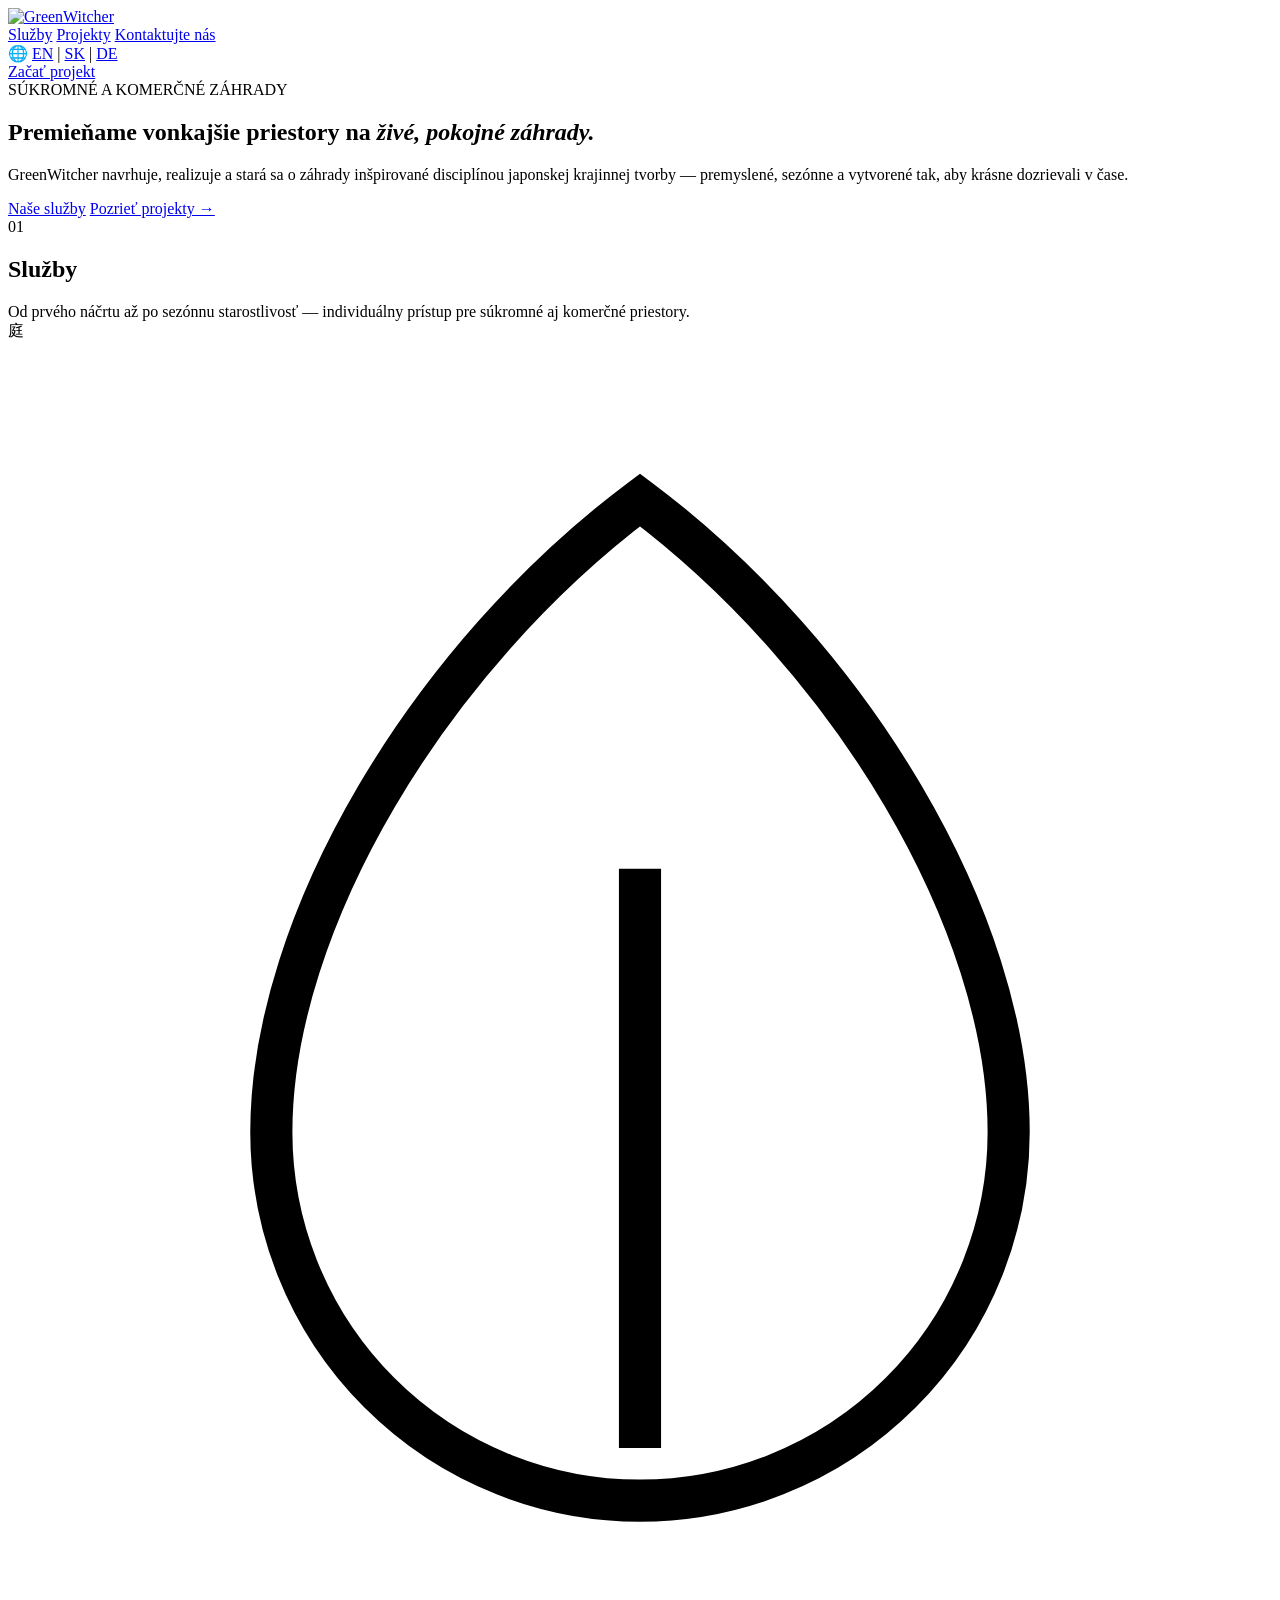
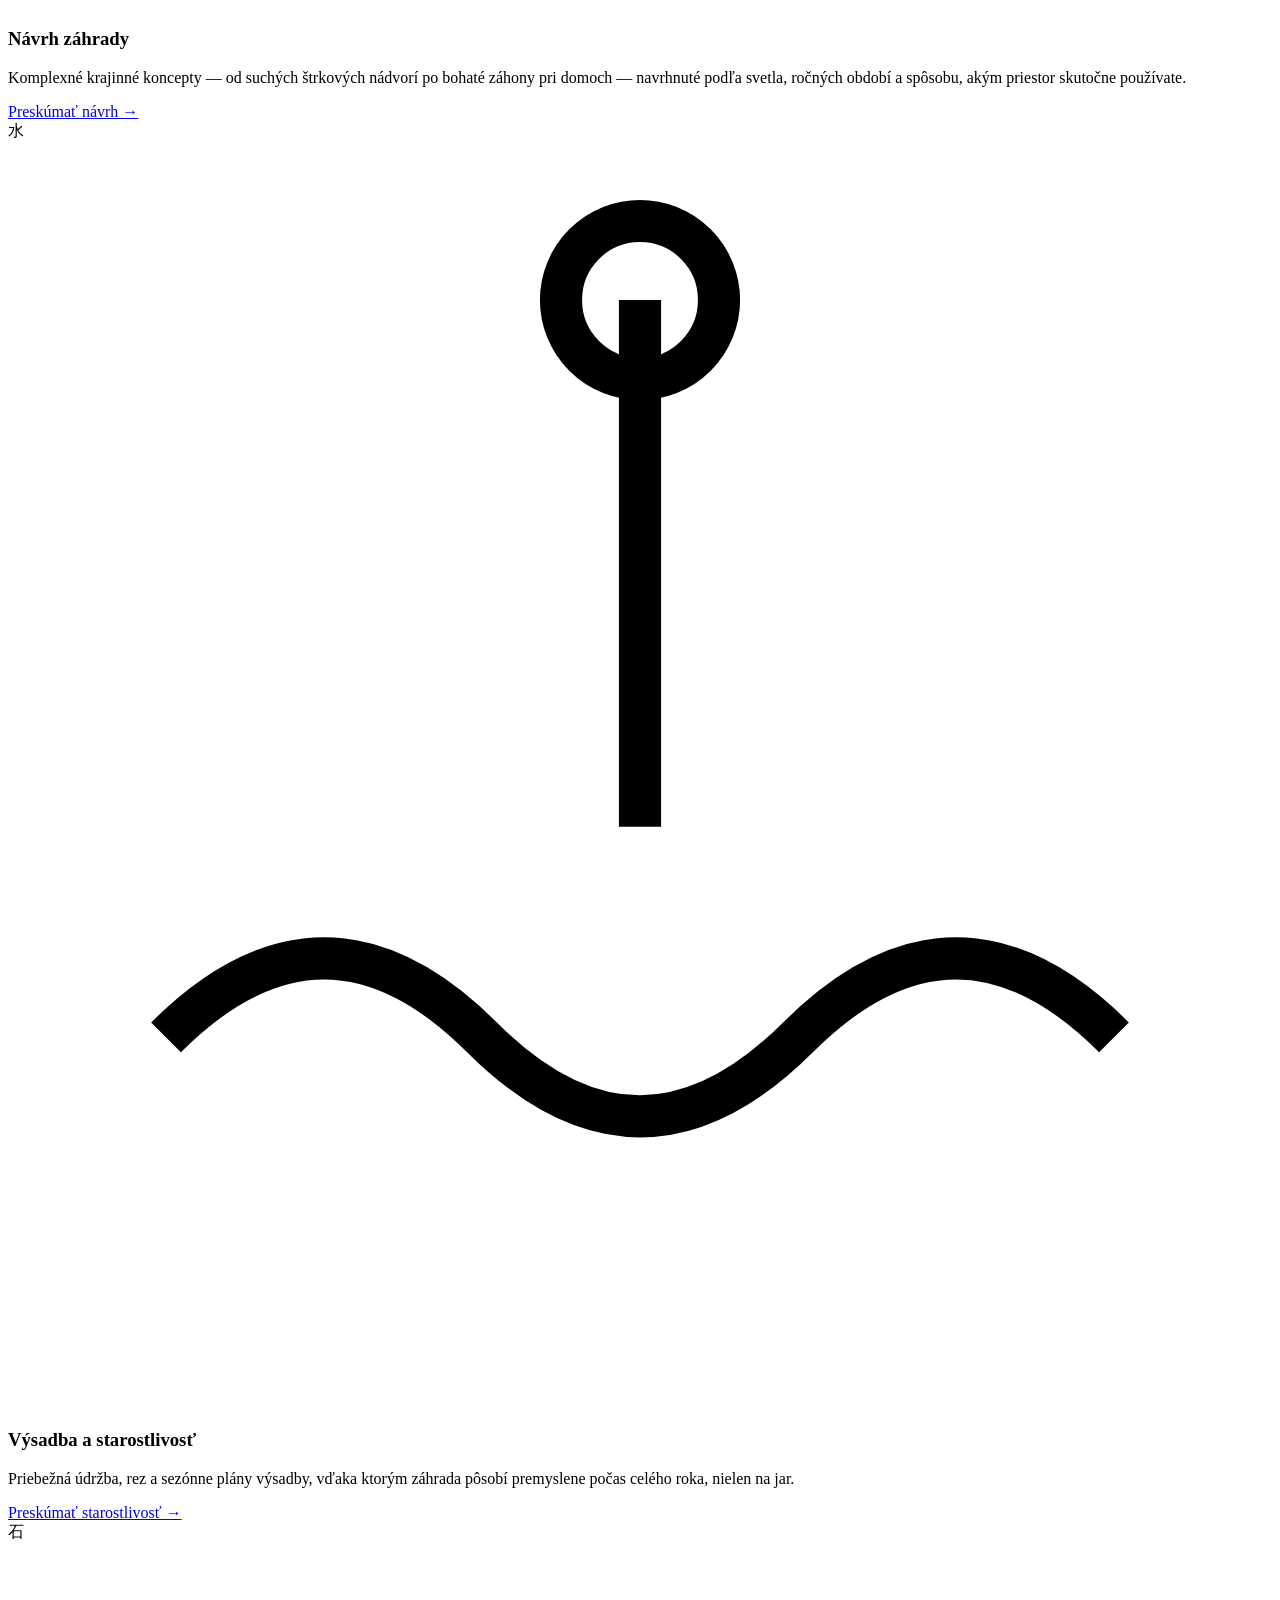
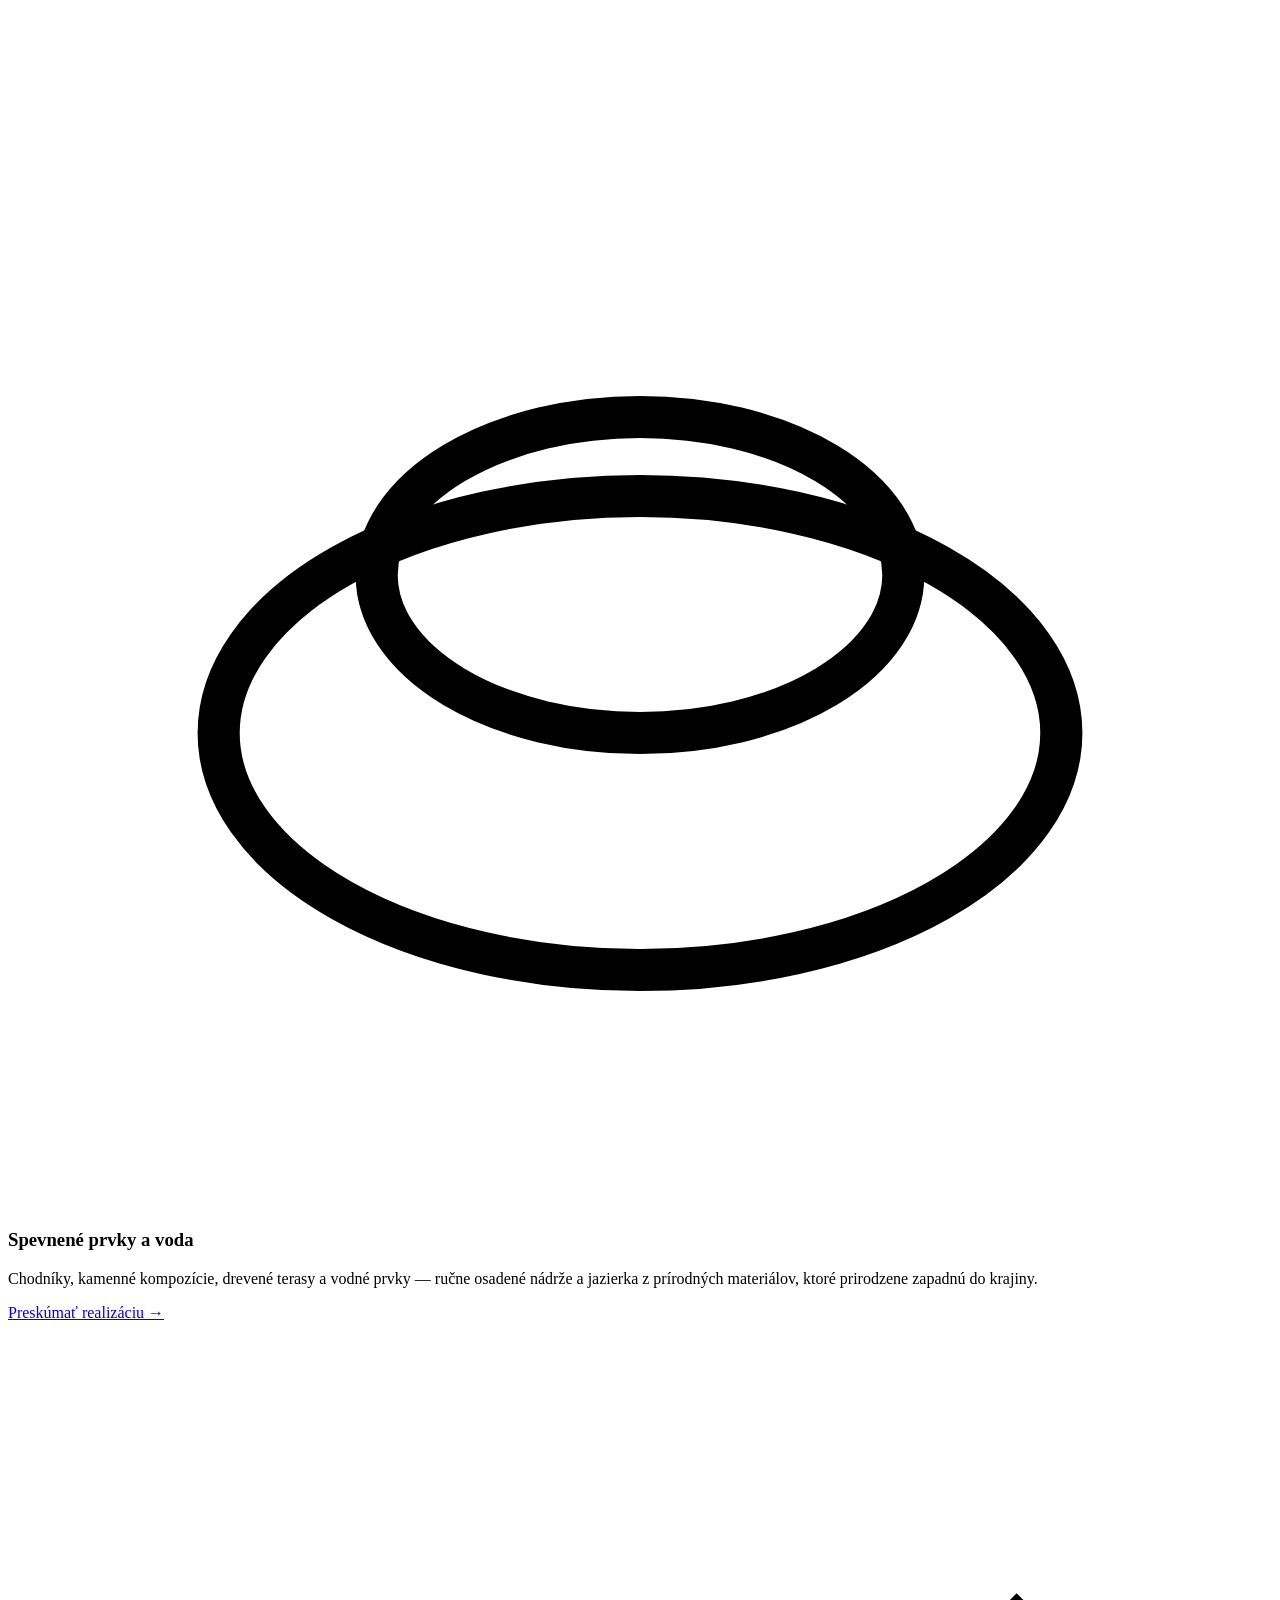
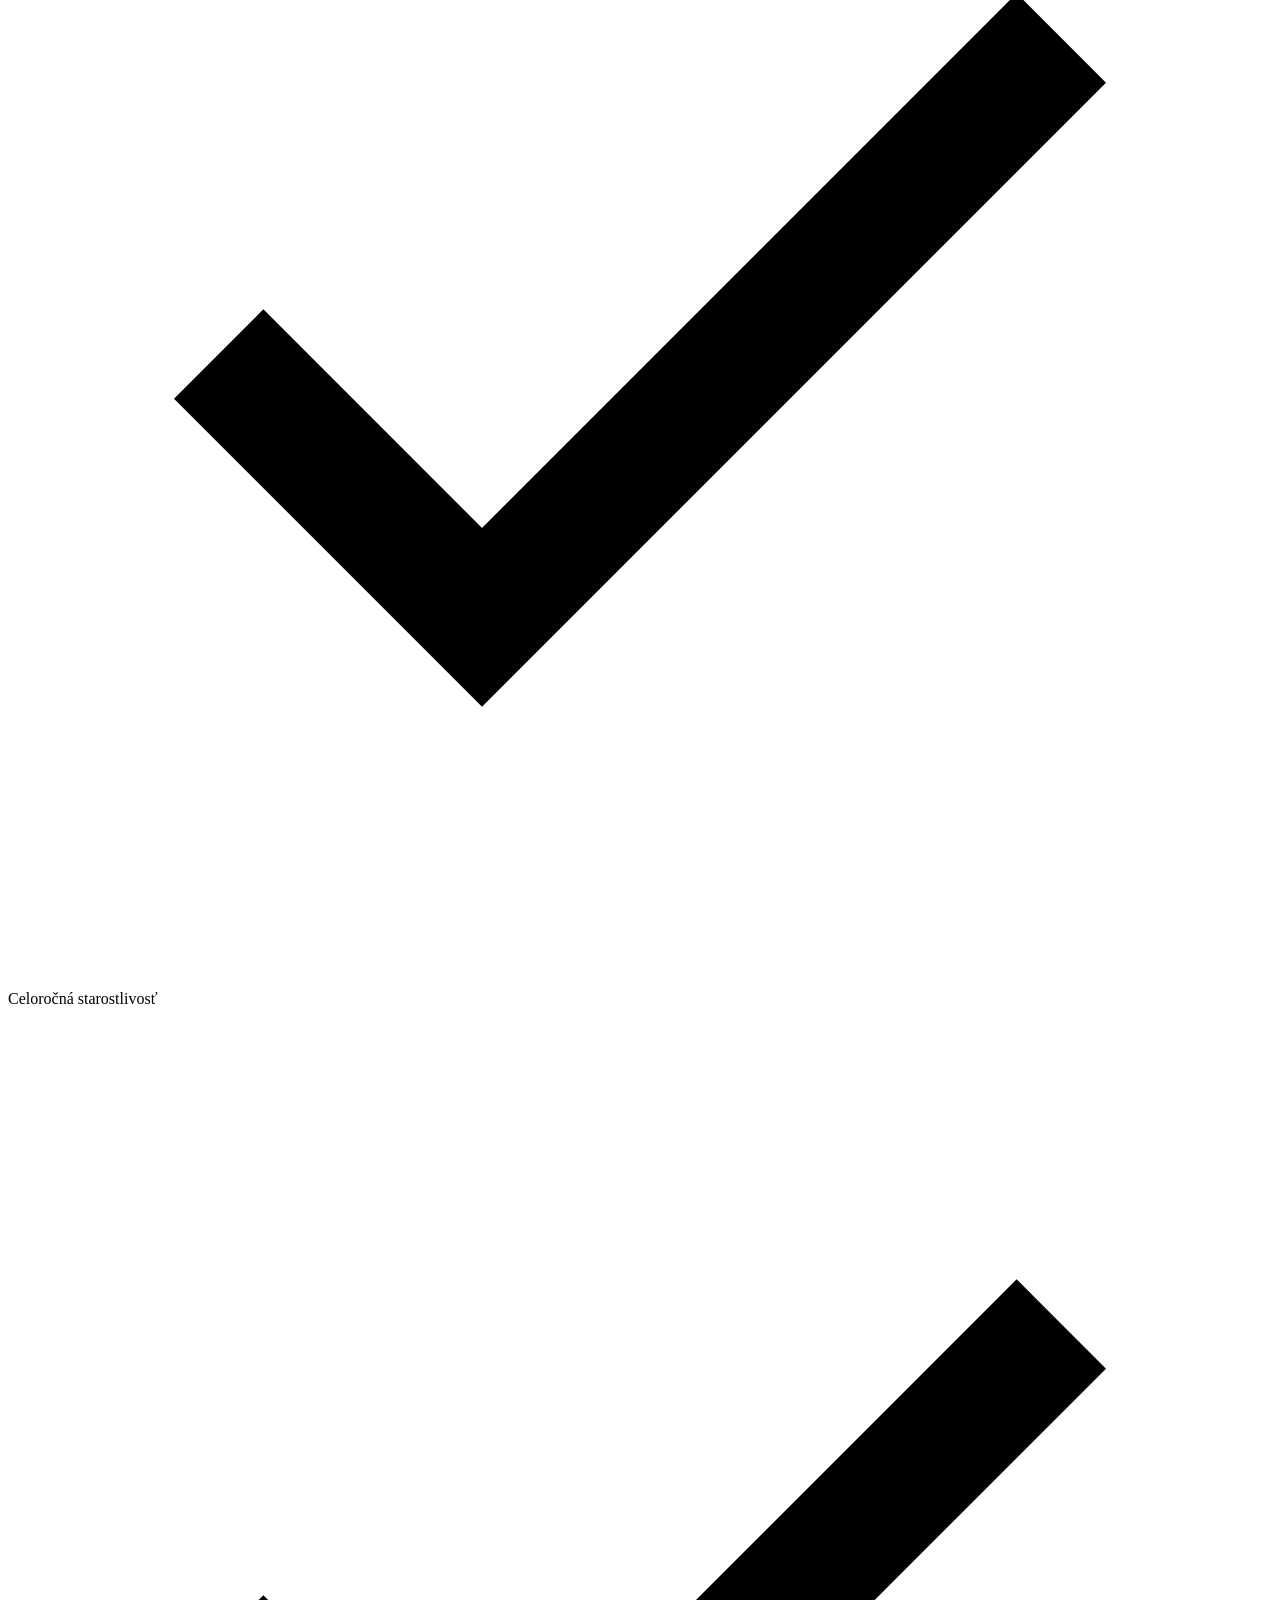
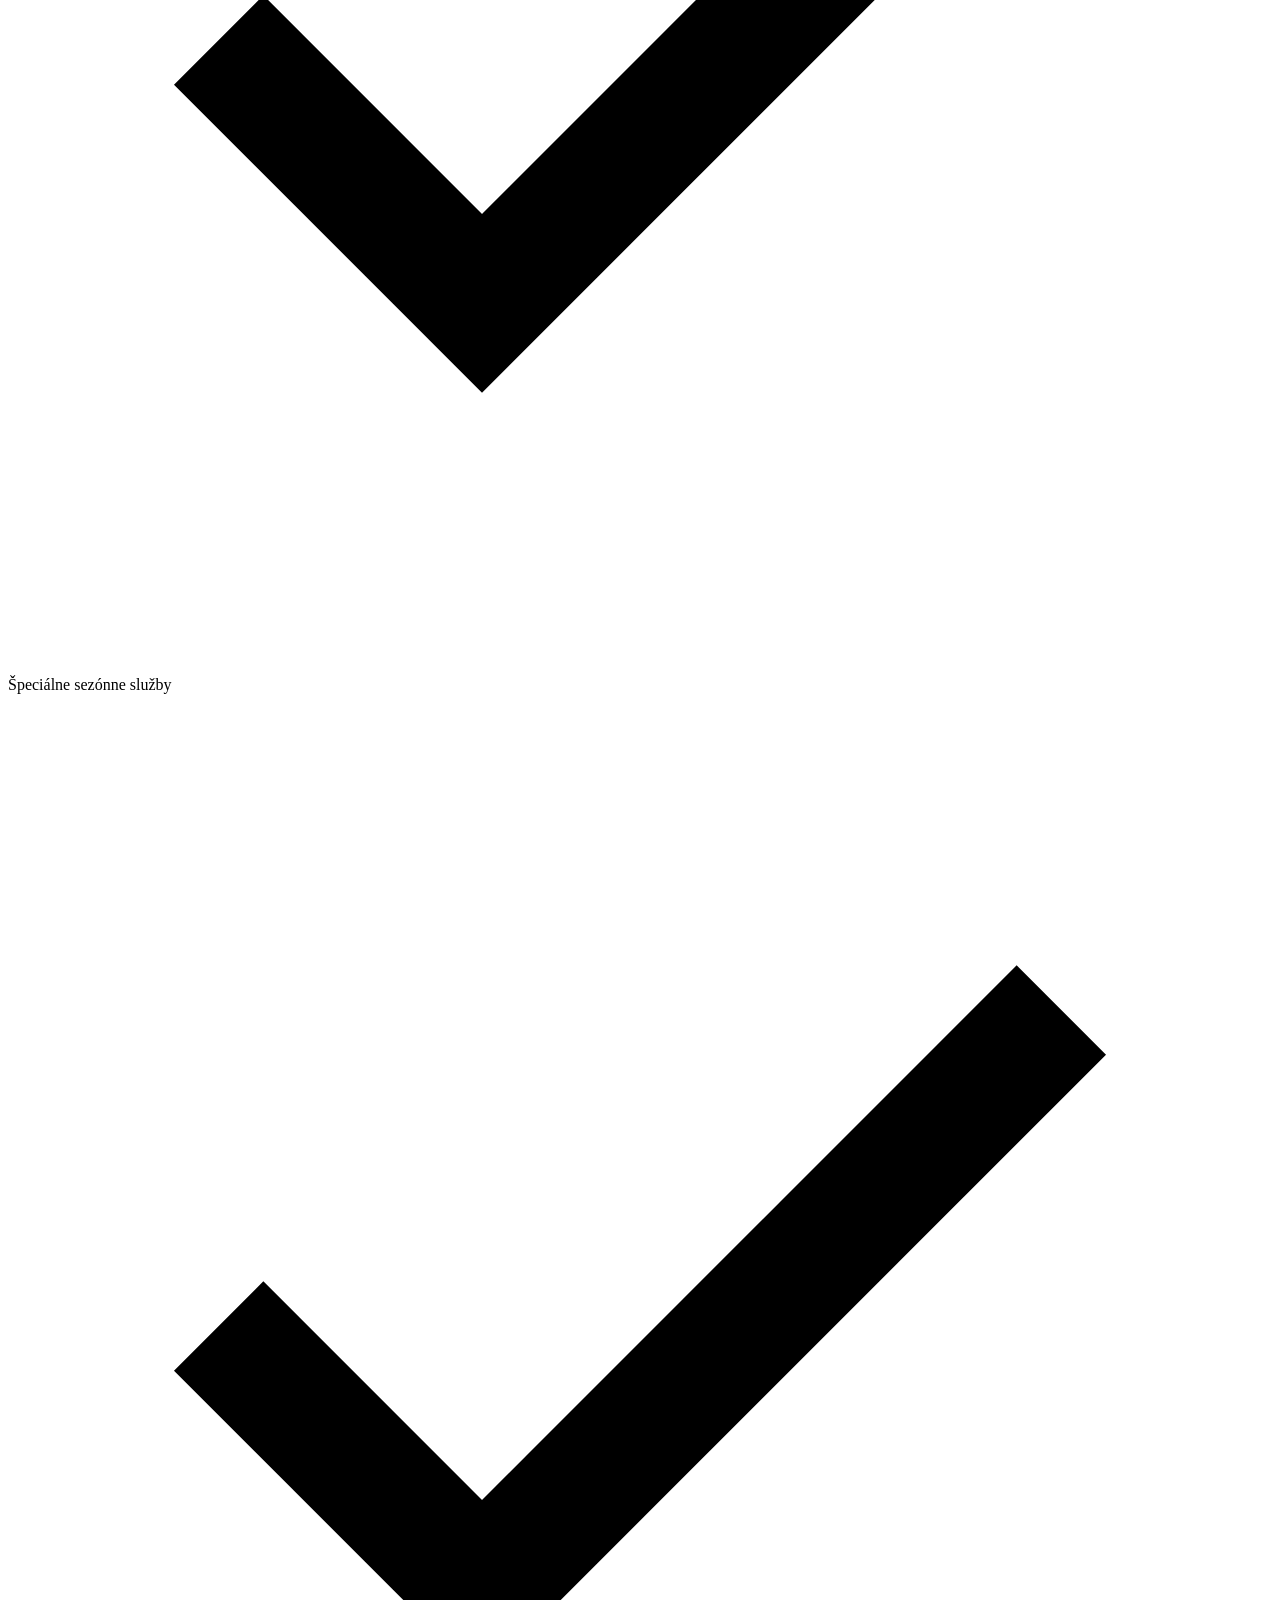
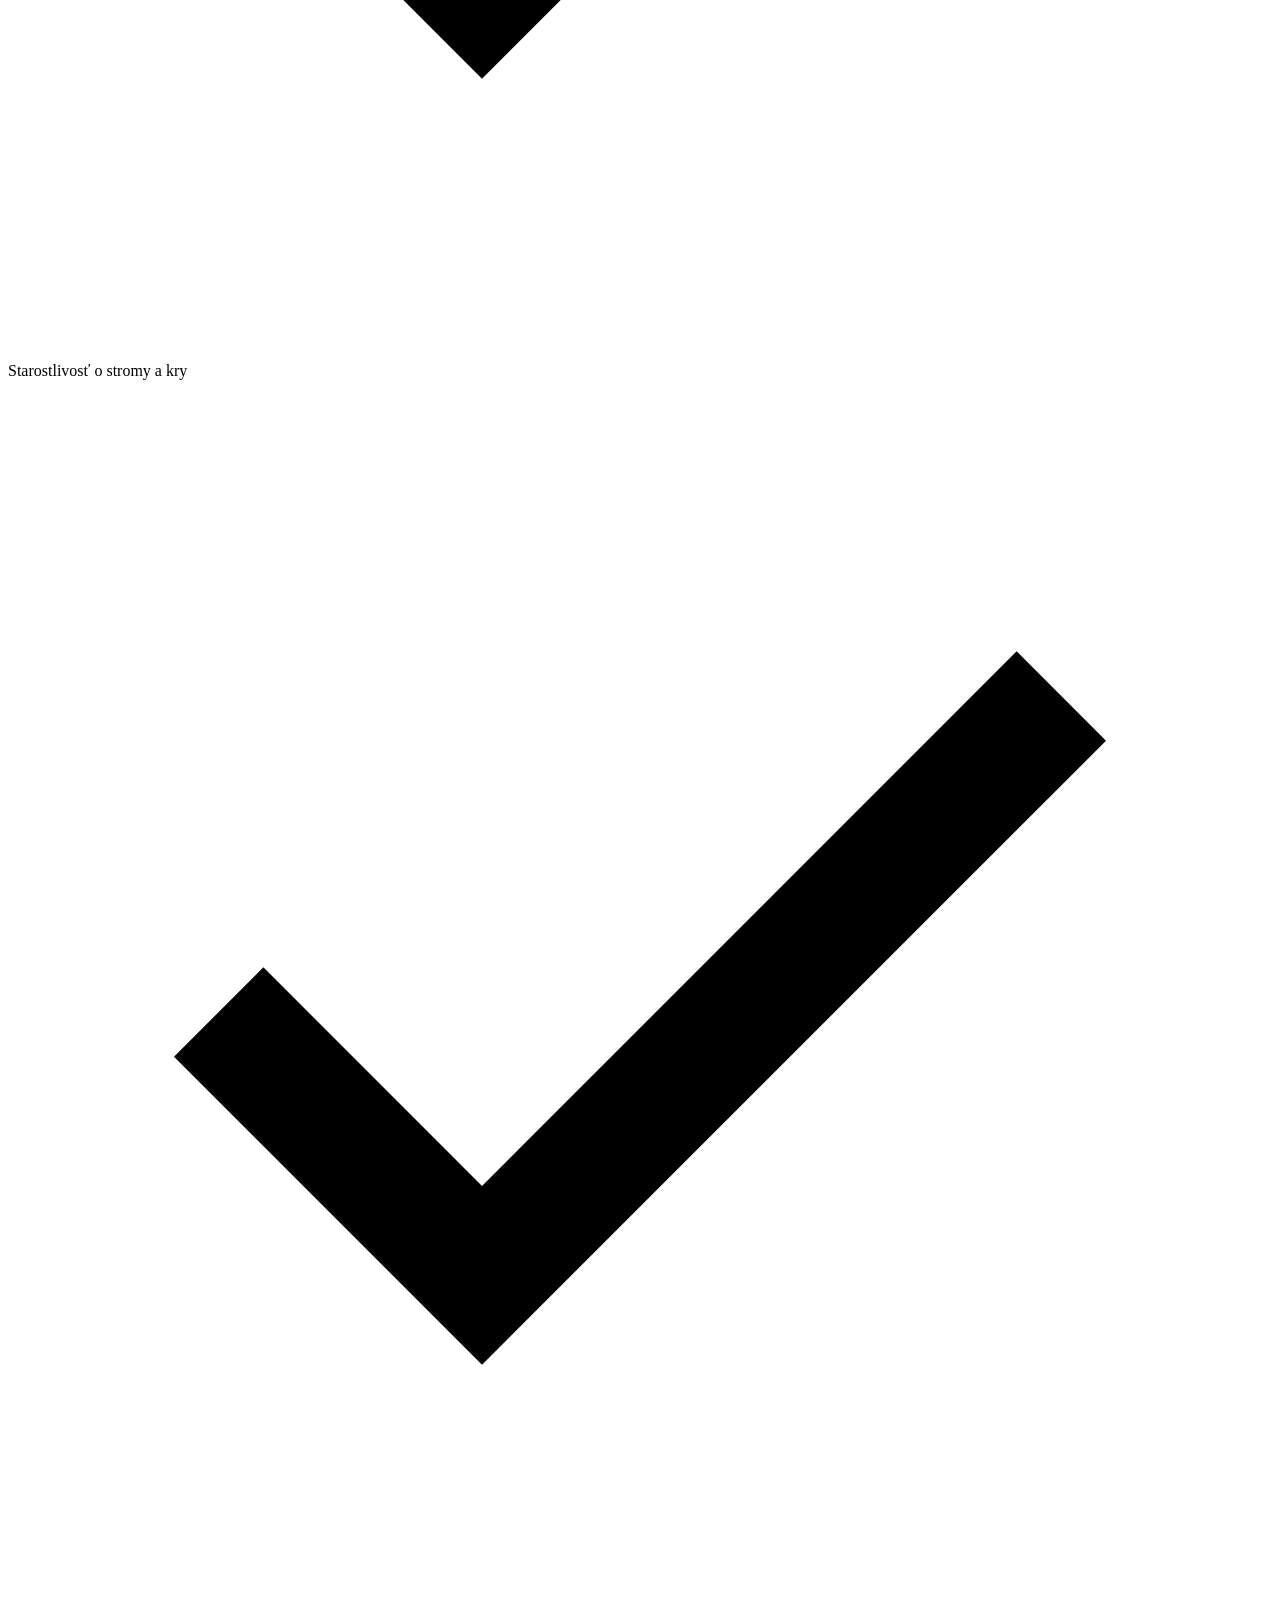
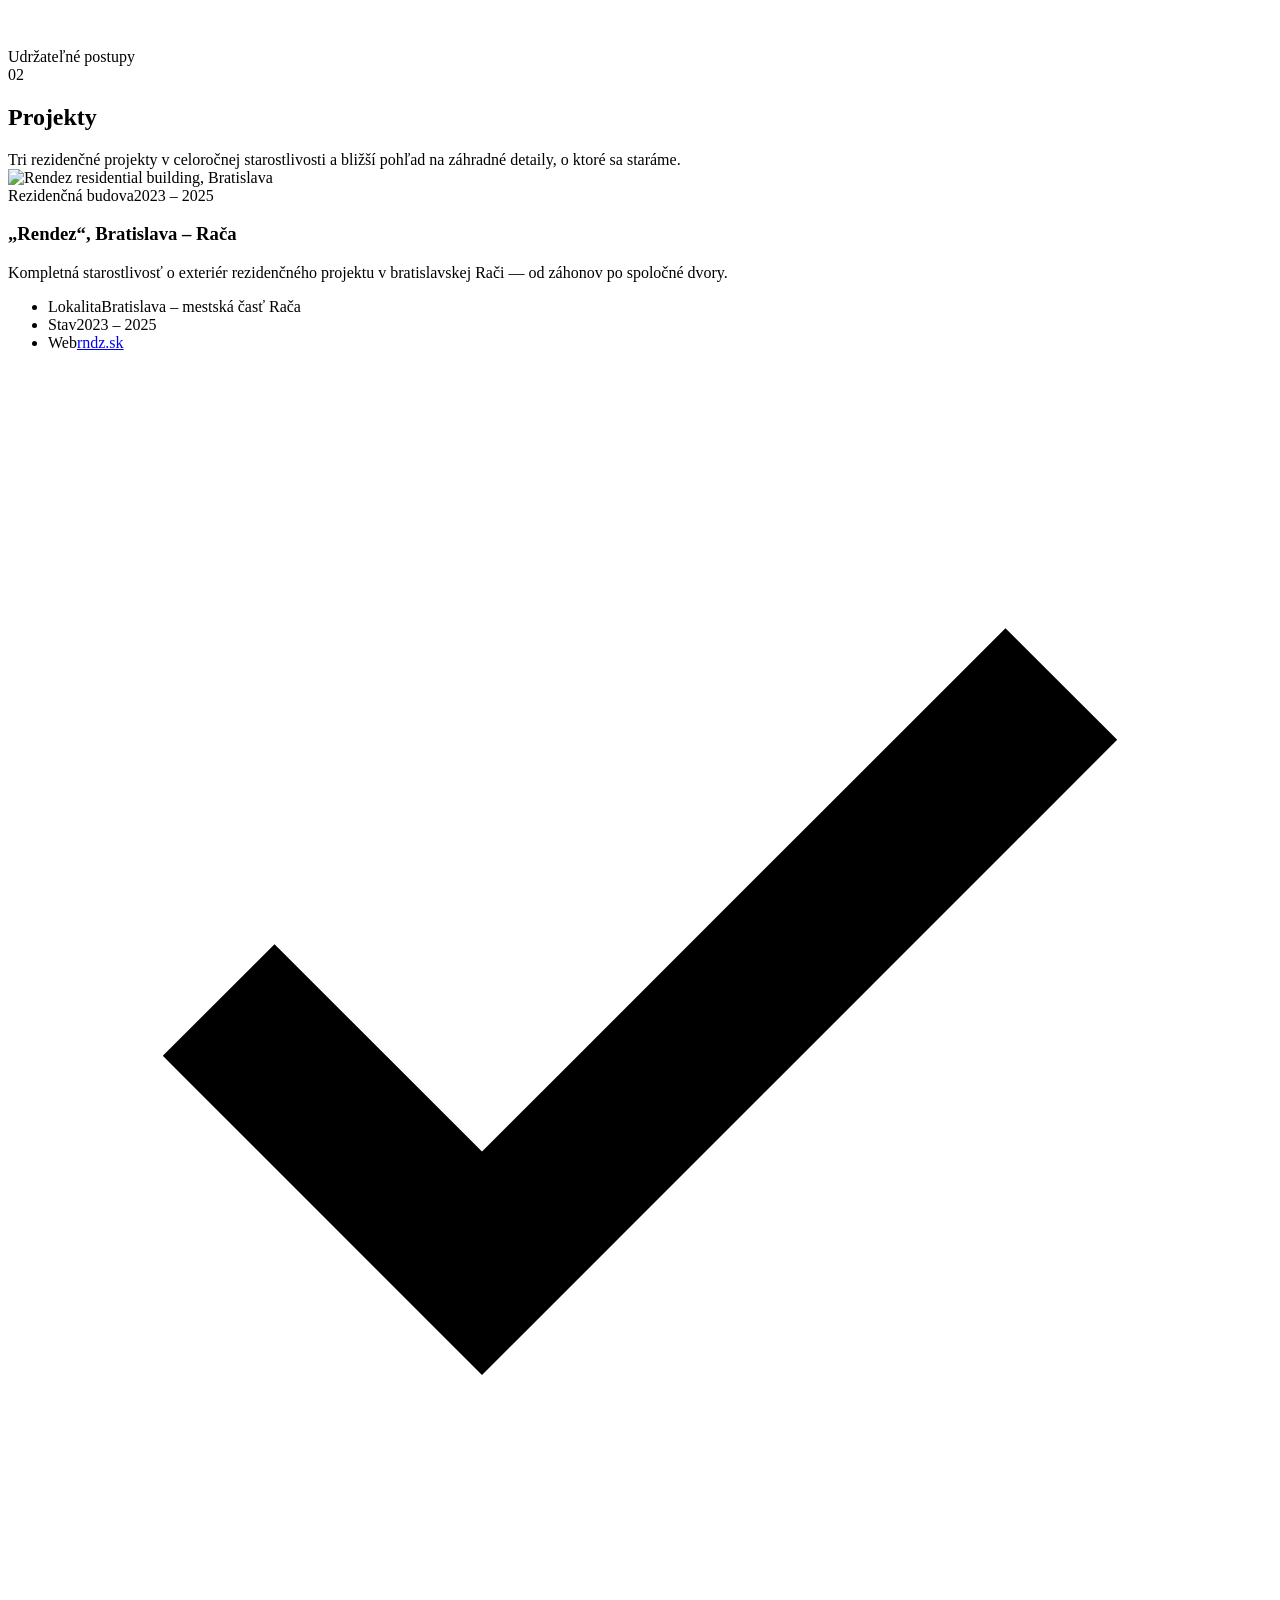
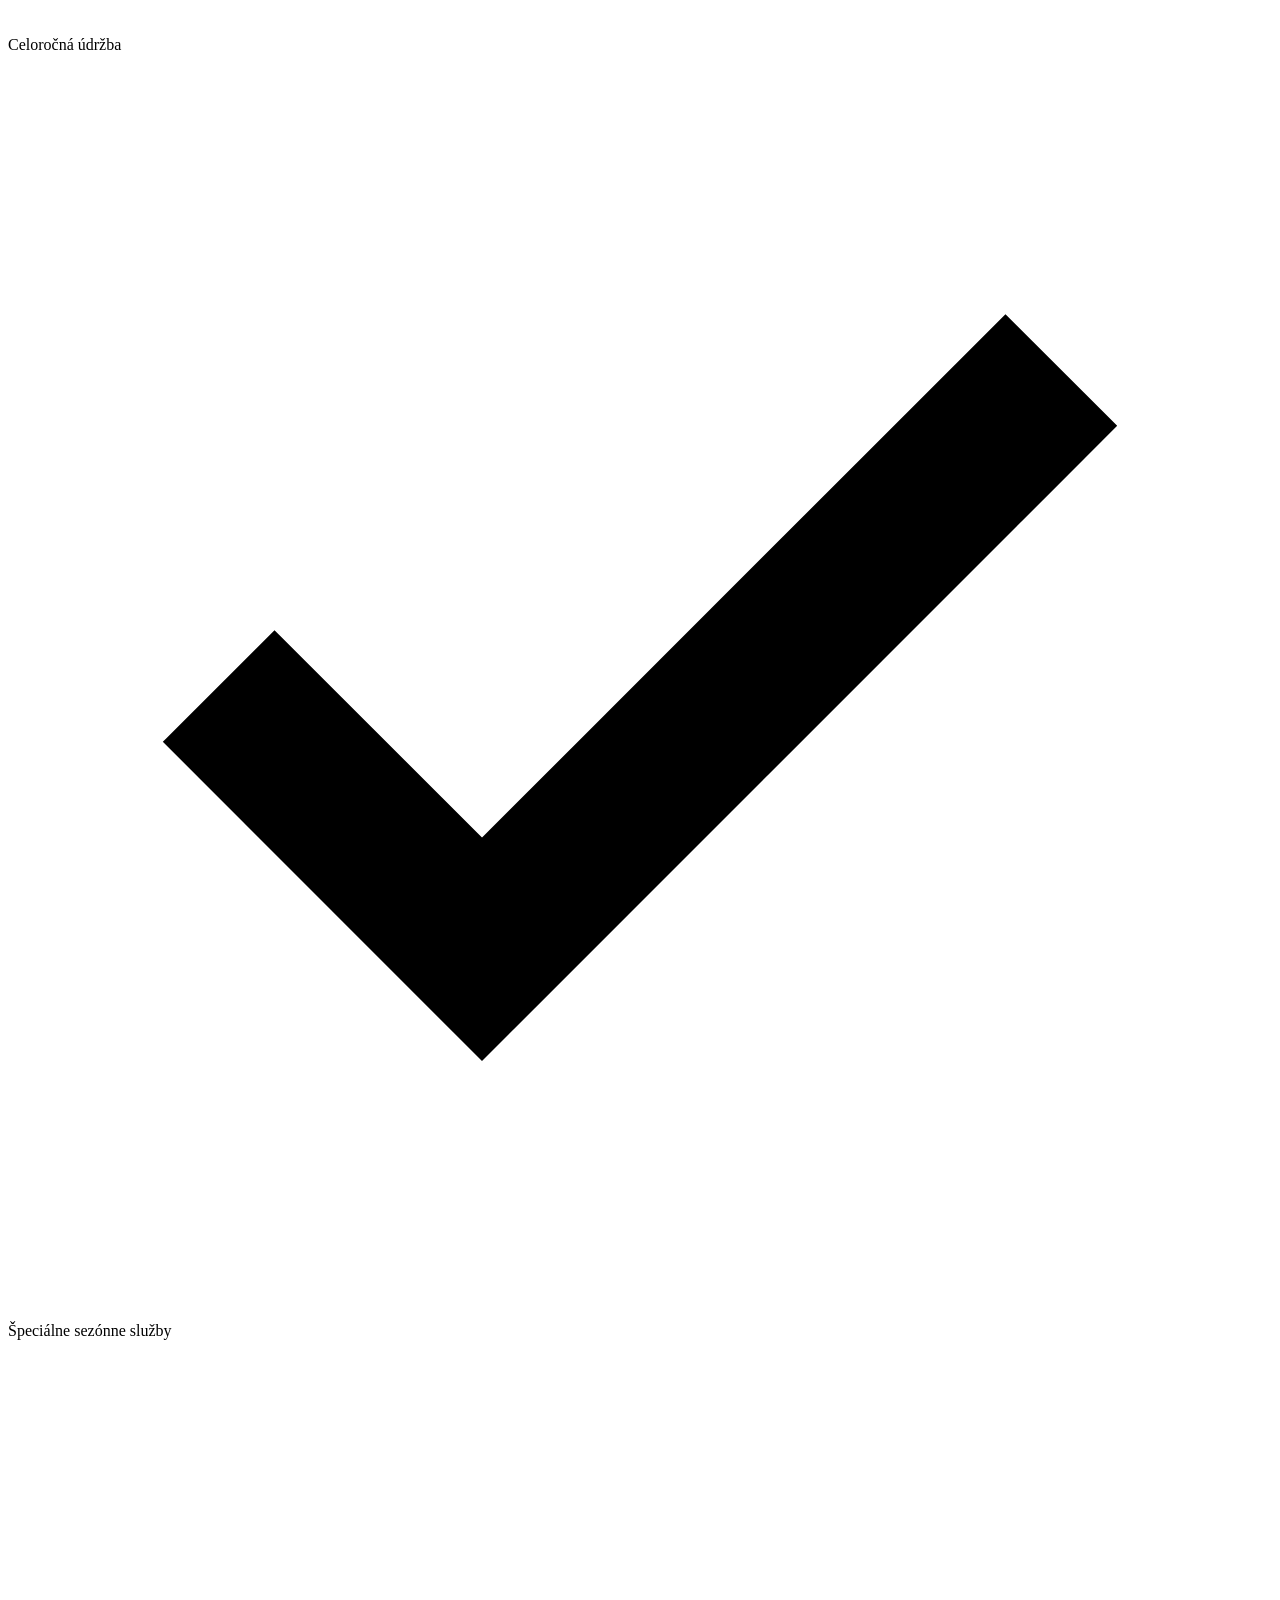
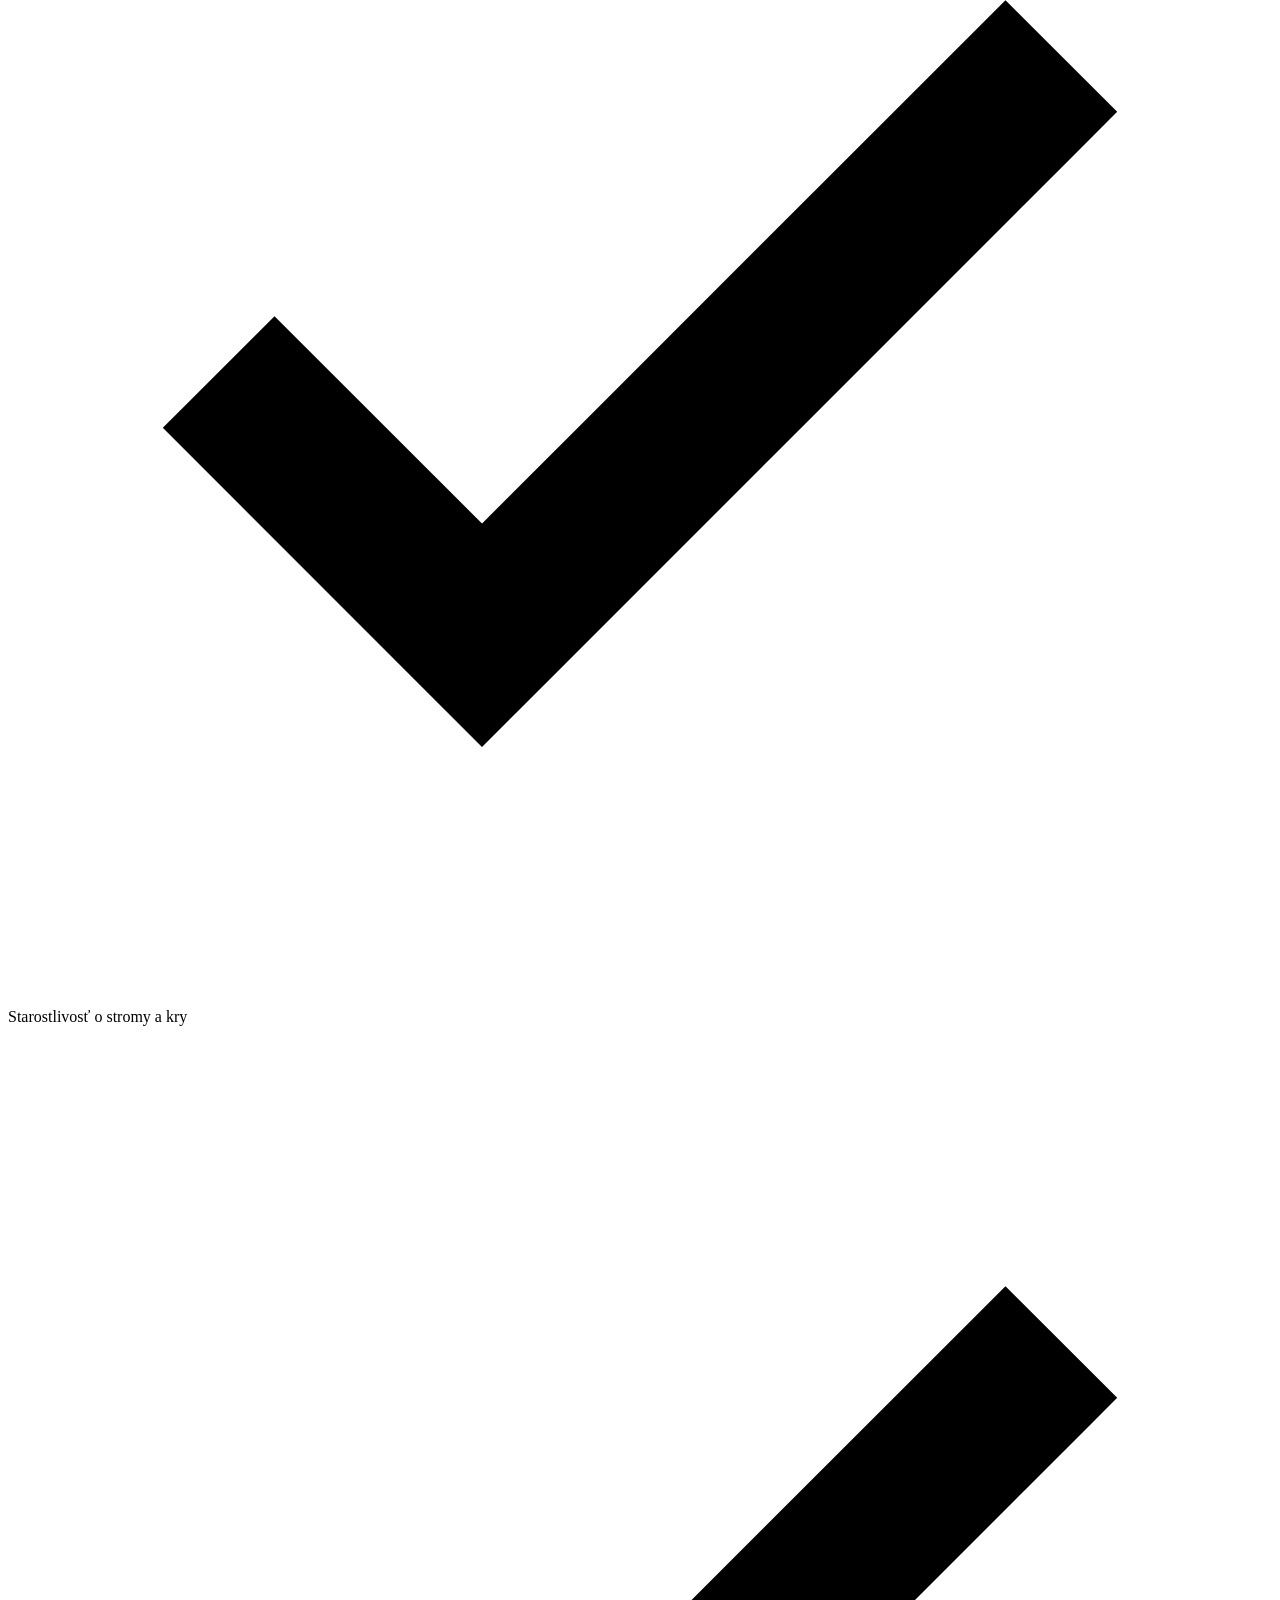
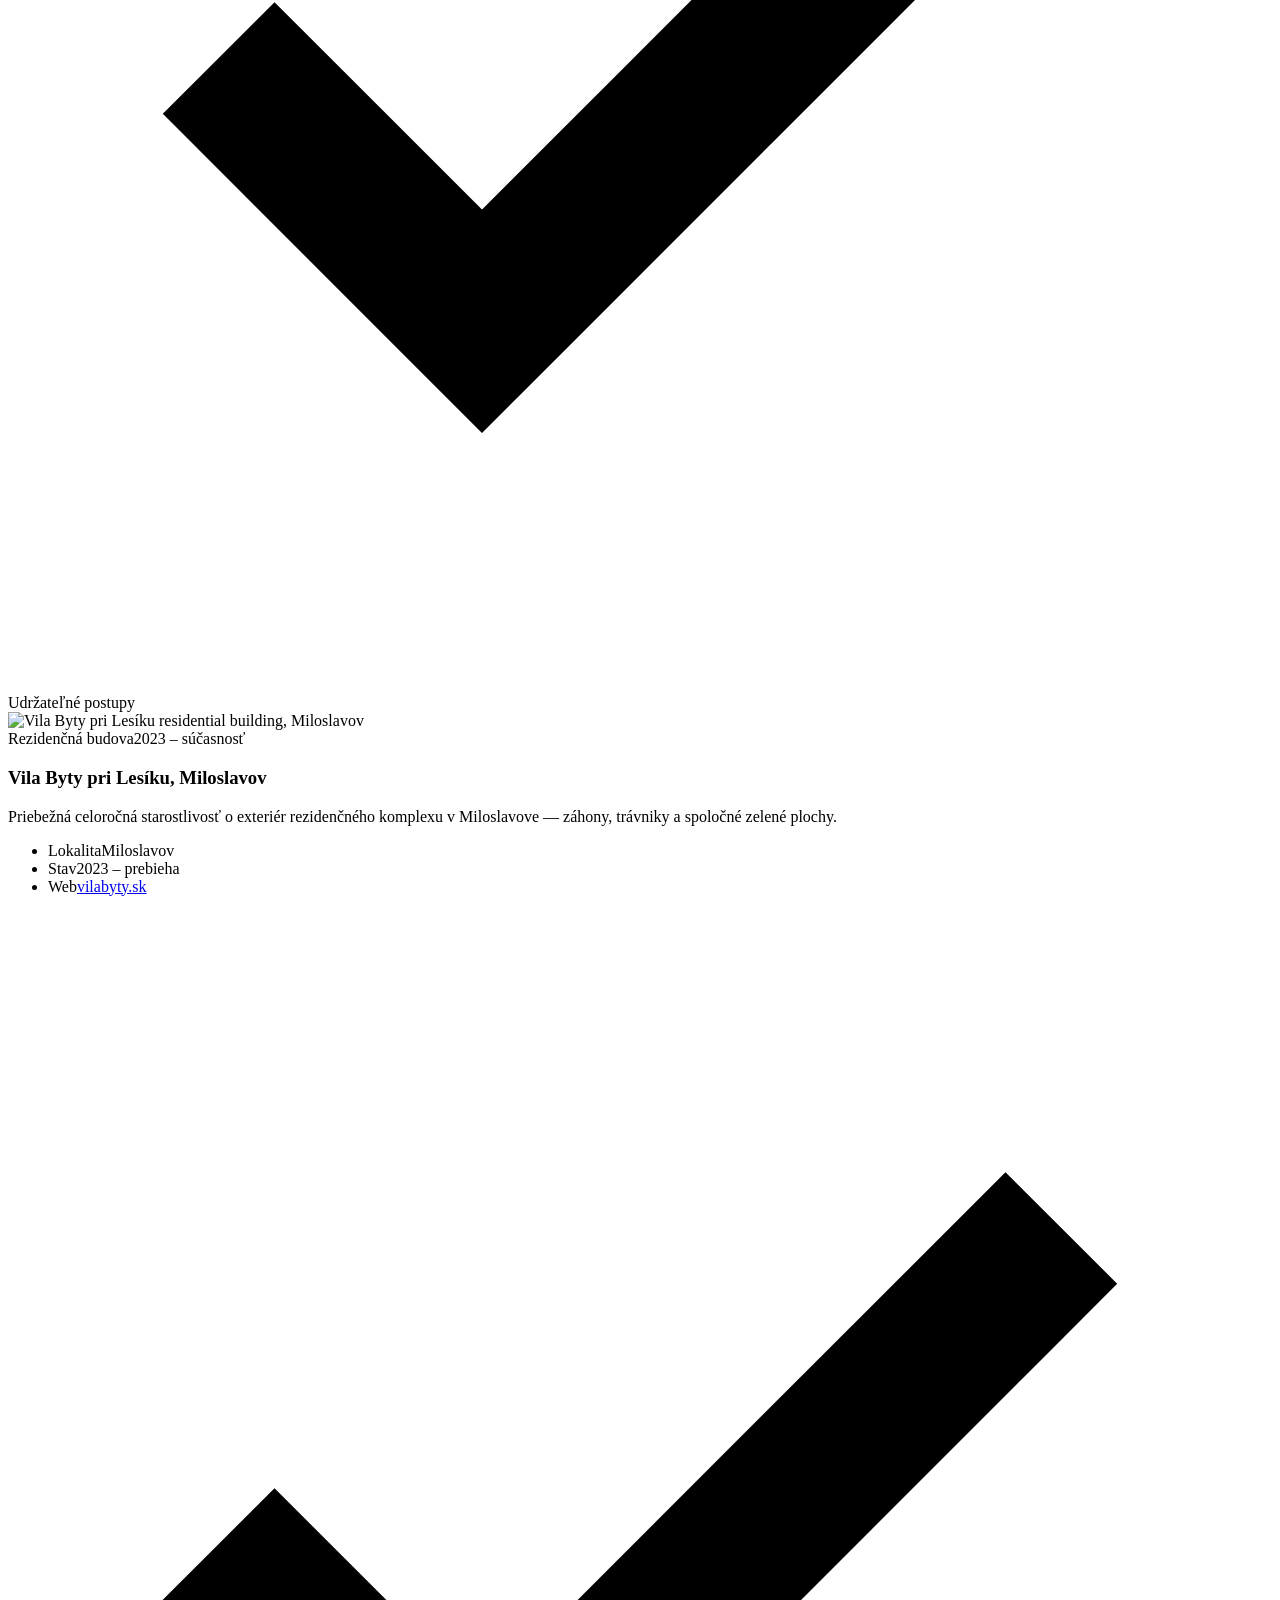
==== index.html @ 933db8d1 "Add files via upload" ====
<!DOCTYPE html>
<html lang="sk">
<head>
<meta charset="UTF-8">
<meta name="viewport" content="width=device-width, initial-scale=1">
<title>GreenWitcher — Z&#225;hrady v japonskom duchu</title>
<meta name="description" content="GreenWitcher navrhuje, realizuje a star&#225; sa o s&#250;kromn&#233; a komer&#269;n&#233; z&#225;hrady na Slovensku.">
<link rel="preconnect" href="https://fonts.googleapis.com">
<link href="https://fonts.googleapis.com/css2?family=Inter:wght@300;400;500;600;700;800&family=Noto+Serif:wght@400;500;600;700;800&display=swap" rel="stylesheet">
<link rel="stylesheet" href="assets/css/style.css">
</head>
<body>
<div class="gw-page" id="top">
<header>
  <div class="nav">
    <a href="#" class="logo"><img src="assets/images/gw-image-03.png" alt="GreenWitcher"></a>
    <nav class="menu">
      <a href="#services">Slu&#382;by</a>
      <a href="#projects">Projekty</a>
      <a href="#contact">Kontaktujte n&#225;s</a>
    </nav>
    <div class="nav-right">
      <div class="lang-switcher" aria-label="V&#253;ber jazyka">
        <span class="globe">&#127760;</span>
        <a href="/en/">EN</a>
        <span>|</span>
        <a href="/" class="active">SK</a>
        <span>|</span>
        <a href="/de/">DE</a>
      </div>
      <a href="#contact" class="nav-cta">Za&#269;a&#357; projekt</a>
    </div>
  </div>
</header>

<section class="hero">
  <div class="hero-inner">
    <div class="hero-eyebrow"><span class="rule"></span> S&#218;KROMN&#201; A KOMER&#268;N&#201; Z&#193;HRADY</div>
    <h1>Premie&#328;ame vonkaj&#353;ie priestory na <em>&#382;iv&#233;, pokojn&#233; z&#225;hrady.</em></h1>
    <p class="lede">GreenWitcher navrhuje, realizuje a star&#225; sa o z&#225;hrady in&#353;pirovan&#233; discipl&#237;nou japonskej krajinnej tvorby &#8212; premyslen&#233;, sez&#243;nne a vytvoren&#233; tak, aby kr&#225;sne dozrievali v &#269;ase.</p>
    <div class="hero-actions">
      <a href="#services" class="btn-primary">Na&#353;e slu&#382;by</a>
      <a href="#projects" class="btn-ghost">Pozrie&#357; projekty &#8594;</a>
    </div>
  </div>
</section>

<section class="services section-pad" id="services">
  <div class="wrap">
    <div class="section-head">
      <div class="num">01</div>
      <h2>Slu&#382;by</h2>
      <div class="desc">Od prv&#233;ho n&#225;&#269;rtu a&#382; po sez&#243;nnu starostlivos&#357; &#8212; individu&#225;lny pr&#237;stup pre s&#250;kromn&#233; aj komer&#269;n&#233; priestory.</div>
    </div>
  </div>
  <div class="service-grid">
    <div class="service-card">
      <span class="mark">&#24237;</span>
      <svg class="icon" viewBox="0 0 48 48" fill="none" stroke="currentColor" stroke-width="1.6"><path d="M24 6c-8 6-14 16-14 24a14 14 0 0 0 28 0c0-8-6-18-14-24z"/><path d="M24 20v22"/></svg>
      <h3>N&#225;vrh z&#225;hrady</h3>
      <p>Komplexn&#233; krajinn&#233; koncepty &#8212; od such&#253;ch &#353;trkov&#253;ch n&#225;dvor&#237; po bohat&#233; z&#225;hony pri domoch &#8212; navrhnut&#233; pod&#318;a svetla, ro&#269;n&#253;ch obdob&#237; a sp&#244;sobu, ak&#253;m priestor skuto&#269;ne pou&#382;&#237;vate.</p>
      <a href="#" class="go">Presk&#250;ma&#357; n&#225;vrh &#8594;</a>
    </div>
    <div class="service-card">
      <span class="mark">&#27700;</span>
      <svg class="icon" viewBox="0 0 48 48" fill="none" stroke="currentColor" stroke-width="1.6"><path d="M6 34c4-4 8-4 12 0s8 4 12 0 8-4 12 0"/><path d="M24 6v20"/><circle cx="24" cy="6" r="3"/></svg>
      <h3>V&#253;sadba a starostlivos&#357;</h3>
      <p>Priebe&#382;n&#225; &#250;dr&#382;ba, rez a sez&#243;nne pl&#225;ny v&#253;sadby, v&#271;aka ktor&#253;m z&#225;hrada p&#244;sob&#237; premyslene po&#269;as cel&#233;ho roka, nielen na jar.</p>
      <a href="#" class="go">Presk&#250;ma&#357; starostlivos&#357; &#8594;</a>
    </div>
    <div class="service-card">
      <span class="mark">&#30707;</span>
      <svg class="icon" viewBox="0 0 48 48" fill="none" stroke="currentColor" stroke-width="1.6"><ellipse cx="24" cy="30" rx="16" ry="9"/><ellipse cx="24" cy="24" rx="10" ry="6"/></svg>
      <h3>Spevnen&#233; prvky a voda</h3>
      <p>Chodn&#237;ky, kamenn&#233; kompoz&#237;cie, dreven&#233; terasy a vodn&#233; prvky &#8212; ru&#269;ne osaden&#233; n&#225;dr&#382;e a jazierka z pr&#237;rodn&#253;ch materi&#225;lov, ktor&#233; prirodzene zapadn&#250; do krajiny.</p>
      <a href="#" class="go">Presk&#250;ma&#357; realiz&#225;ciu &#8594;</a>
    </div>
  </div>
  <div class="checklist-row">
    <div class="check-item"><svg viewBox="0 0 24 24" fill="none" stroke="currentColor" stroke-width="2.4"><path d="M4 12l5 5L20 6"/></svg> Celoro&#269;n&#225; starostlivos&#357;</div>
    <div class="check-item"><svg viewBox="0 0 24 24" fill="none" stroke="currentColor" stroke-width="2.4"><path d="M4 12l5 5L20 6"/></svg> &#352;peci&#225;lne sez&#243;nne slu&#382;by</div>
    <div class="check-item"><svg viewBox="0 0 24 24" fill="none" stroke="currentColor" stroke-width="2.4"><path d="M4 12l5 5L20 6"/></svg> Starostlivos&#357; o stromy a kry</div>
    <div class="check-item"><svg viewBox="0 0 24 24" fill="none" stroke="currentColor" stroke-width="2.4"><path d="M4 12l5 5L20 6"/></svg> Udr&#382;ate&#318;n&#233; postupy</div>
  </div>
</section>

<section class="section-pad" id="projects">
  <div class="wrap">
    <div class="section-head">
      <div class="num">02</div>
      <h2>Projekty</h2>
      <div class="desc">Tri reziden&#269;n&#233; projekty v celoro&#269;nej starostlivosti a bli&#382;&#353;&#237; poh&#318;ad na z&#225;hradn&#233; detaily, o ktor&#233; sa star&#225;me.</div>
    </div>

    <div class="project-feature">
      <img src="assets/images/gw-image-04.jpg" alt="Rendez residential building, Bratislava">
      <div>
        <div class="project-meta"><span class="tag">Reziden&#269;n&#225; budova</span><span class="year">2023 &#8211; 2025</span></div>
        <h3>&#8222;Rendez&#8220;, Bratislava &#8211; Ra&#269;a</h3>
        <p>Kompletn&#225; starostlivos&#357; o exteri&#233;r reziden&#269;n&#233;ho projektu v bratislavskej Ra&#269;i &#8212; od z&#225;honov po spolo&#269;n&#233; dvory.</p>
        <ul class="spec-list">
          <li><span>Lokalita</span><span>Bratislava &#8211; mestsk&#225; &#269;as&#357; Ra&#269;a</span></li>
          <li><span>Stav</span><span>2023 &#8211; 2025</span></li>
          <li><span>Web</span><span><a href="http://rndz.sk/" target="_blank" rel="noopener">rndz.sk</a></span></li>
        </ul>
        <div class="feature-pills">
          <span><svg viewBox="0 0 24 24" fill="none" stroke="currentColor" stroke-width="3"><path d="M4 12l5 5L20 6"/></svg>Celoro&#269;n&#225; &#250;dr&#382;ba</span>
          <span><svg viewBox="0 0 24 24" fill="none" stroke="currentColor" stroke-width="3"><path d="M4 12l5 5L20 6"/></svg>&#352;peci&#225;lne sez&#243;nne slu&#382;by</span>
          <span><svg viewBox="0 0 24 24" fill="none" stroke="currentColor" stroke-width="3"><path d="M4 12l5 5L20 6"/></svg>Starostlivos&#357; o stromy a kry</span>
          <span><svg viewBox="0 0 24 24" fill="none" stroke="currentColor" stroke-width="3"><path d="M4 12l5 5L20 6"/></svg>Udr&#382;ate&#318;n&#233; postupy</span>
        </div>
      </div>
    </div>

    <div class="project-feature">
      <img src="assets/images/gw-image-05.jpg" alt="Vila Byty pri Les&#237;ku residential building, Miloslavov">
      <div>
        <div class="project-meta"><span class="tag">Reziden&#269;n&#225; budova</span><span class="year">2023 &#8211; s&#250;&#269;asnos&#357;</span></div>
        <h3>Vila Byty pri Les&#237;ku, Miloslavov</h3>
        <p>Priebe&#382;n&#225; celoro&#269;n&#225; starostlivos&#357; o exteri&#233;r reziden&#269;n&#233;ho komplexu v Miloslavove &#8212; z&#225;hony, tr&#225;vniky a spolo&#269;n&#233; zelen&#233; plochy.</p>
        <ul class="spec-list">
          <li><span>Lokalita</span><span>Miloslavov</span></li>
          <li><span>Stav</span><span>2023 &#8211; prebieha</span></li>
          <li><span>Web</span><span><a href="https://vilabyty.sk/" target="_blank" rel="noopener">vilabyty.sk</a></span></li>
        </ul>
        <div class="feature-pills">
          <span><svg viewBox="0 0 24 24" fill="none" stroke="currentColor" stroke-width="3"><path d="M4 12l5 5L20 6"/></svg>Celoro&#269;n&#225; &#250;dr&#382;ba</span>
          <span><svg viewBox="0 0 24 24" fill="none" stroke="currentColor" stroke-width="3"><path d="M4 12l5 5L20 6"/></svg>&#352;peci&#225;lne sez&#243;nne slu&#382;by</span>
          <span><svg viewBox="0 0 24 24" fill="none" stroke="currentColor" stroke-width="3"><path d="M4 12l5 5L20 6"/></svg>Starostlivos&#357; o stromy a kry</span>
          <span><svg viewBox="0 0 24 24" fill="none" stroke="currentColor" stroke-width="3"><path d="M4 12l5 5L20 6"/></svg>Udr&#382;ate&#318;n&#233; postupy</span>
        </div>
      </div>
    </div>

    <div class="project-feature">
      <img src="assets/images/gw-image-06.jpg" alt="Central Park Miloslavov polyfunctional building">
      <div>
        <div class="project-meta"><span class="tag">Polyfunk&#269;n&#225; budova</span><span class="year">2023 &#8211; s&#250;&#269;asnos&#357;</span></div>
        <h3>Central Park, Miloslavov</h3>
        <p>Celoro&#269;n&#225; &#250;dr&#382;ba exteri&#233;ru polyfunk&#269;nej budovy v Miloslavove vr&#225;tane ter&#225;s, z&#225;honov a okolit&#253;ch tr&#225;vnikov.</p>
        <ul class="spec-list">
          <li><span>Lokalita</span><span>Miloslavov</span></li>
          <li><span>Stav</span><span>2023 &#8211; prebieha</span></li>
        </ul>
        <div class="feature-pills">
          <span><svg viewBox="0 0 24 24" fill="none" stroke="currentColor" stroke-width="3"><path d="M4 12l5 5L20 6"/></svg>Celoro&#269;n&#225; &#250;dr&#382;ba</span>
          <span><svg viewBox="0 0 24 24" fill="none" stroke="currentColor" stroke-width="3"><path d="M4 12l5 5L20 6"/></svg>&#352;peci&#225;lne sez&#243;nne slu&#382;by</span>
          <span><svg viewBox="0 0 24 24" fill="none" stroke="currentColor" stroke-width="3"><path d="M4 12l5 5L20 6"/></svg>Starostlivos&#357; o stromy a kry</span>
          <span><svg viewBox="0 0 24 24" fill="none" stroke="currentColor" stroke-width="3"><path d="M4 12l5 5L20 6"/></svg>Udr&#382;ate&#318;n&#233; postupy</span>
        </div>
      </div>
    </div>

    <div style="margin:20px 0 46px; padding-top:46px; border-top:1px solid var(--stone-line);">
      <span style="font-size:12px; letter-spacing:0.25em; text-transform:uppercase; color:var(--stone);">Z&#225;hradn&#233; detaily</span>
    </div>

    <div class="pond-banner">
      <img src="assets/images/gw-image-07.jpg" alt="Pond before and after transformation">
      <div class="cap">
        <span>S&#250;kromn&#225; z&#225;hrada &#8212; z&#225;hradn&#233; jazierko a v&#253;sadba</span>
        <span class="tag">Pred &#8594; Po</span>
      </div>
    </div>

    <div class="gallery-grid">
      <figure>
        <img src="assets/images/gw-image-08.jpg" alt="Planting bed with stone lantern and Japanese maple">
        <figcaption>Z&#225;hrada m&#225; sl&#250;&#382;i&#357; v&#225;m &#8212; preto je pre n&#225;s najd&#244;le&#382;itej&#353;ie zdrav&#233;, pokojn&#233; a udr&#382;ate&#318;n&#233; prostredie.</figcaption>
      </figure>
      <figure>
        <img src="assets/images/gw-image-09.jpg" alt="Lawn edge with azaleas at golden hour">
        <figcaption>&#268;ist&#225; hrana tr&#225;vnika lemuj&#250;ca azalky a &#269;erven&#253; javor po&#269;as zlatej hodiny.</figcaption>
      </figure>
      <figure>
        <img src="assets/images/gw-image-10.jpg" alt="Azalea blooms beneath a Japanese maple with stone lantern">
        <figcaption>Kvitn&#250;ce azalky pod korunou javora, s kamennou lampou v pozad&#237;.</figcaption>
      </figure>
    </div>
  </div>
</section>

<section class="philosophy">
  <p class="quote">&#8222;Z&#225;hrada nie je nikdy hotov&#225; &#8212; treba sa o &#328;u stara&#357;. Priestor tvarujeme tak, ako voda tvaruje kame&#328;: pomaly a s pozornos&#357;ou.&#8220;</p>
  <div class="signoff">&#8212; GREENWITCHER, Z&#193;HRADN&#201; &#352;T&#218;DIO</div>
</section>

<section class="section-pad" id="contact">
  <div class="contact-grid">
    <div class="contact-info">
      <div class="hero-eyebrow" style="color:var(--brand)"><span class="rule" style="background:var(--brand)"></span> KONTAKTUJTE N&#193;S</div>
      <h2>Po&#271;me spolo&#269;ne vytvori&#357; va&#353;u z&#225;hradu.</h2>
      <p>Nap&#237;&#353;te n&#225;m o svojom priestore &#8212; jeho ve&#318;kosti, svetle a atmosf&#233;re, ktor&#250; by ste chceli vytvori&#357;. N&#225;sledne sa v&#225;m ozveme a dohodneme si obhliadku.</p>
      <div class="info-line"><span class="label">Telef&#243;n</span><span>+421 907 869 730</span></div>
      <div class="info-line"><span class="label">E-mail</span><span>info@greenwitcher.eu</span></div>
      <div class="info-line"><span class="label">S&#237;dlo</span><span>Trnavsk&#253; kraj, Slovensko</span></div>
    </div>
    <form onsubmit="return false;">
      <div class="field"><label>Meno</label><input type="text" placeholder="Va&#353;e meno"></div>
      <div class="field"><label>E-mail</label><input type="email" placeholder="vy@example.com"></div>
      <div class="field"><label>Nap&#237;&#353;te n&#225;m o svojej z&#225;hrade</label><textarea rows="4" placeholder="Ve&#318;kos&#357;, lokalita a va&#353;a predstava..."></textarea></div>
      <button class="submit-btn">Odosla&#357; spr&#225;vu</button>
    </form>
  </div>
</section>

<footer>
  <div class="footer-top">
    <div class="footer-logo"><img src="assets/images/gw-image-11.png" alt="GreenWitcher"></div>
    <div class="footer-links">
      <div class="footer-col">
        <h4>Menu</h4>
        <a href="#services">Slu&#382;by</a>
        <a href="#projects">Projekty</a>
        <a href="#contact">Kontaktujte n&#225;s</a>
      </div>
      <div class="footer-col">
        <h4>&#352;t&#250;dio</h4>
        <a href="#">N&#225;&#353; pr&#237;stup</a>
        <a href="#">Instagram</a>
        <a href="#">Facebook</a>
      </div>
    </div>
  </div>
  <div class="footer-bottom">
    <span>&#169; 2026 GreenWitcher Z&#225;hradn&#233; &#353;t&#250;dio</span>
    <span>Trnavsk&#253; kraj, Slovensko</span>
  </div>
</footer>
<a href="#top" class="back-to-top" aria-label="Sp&#228;&#357; hore">&#8593;</a>
</div>

</body>
</html>
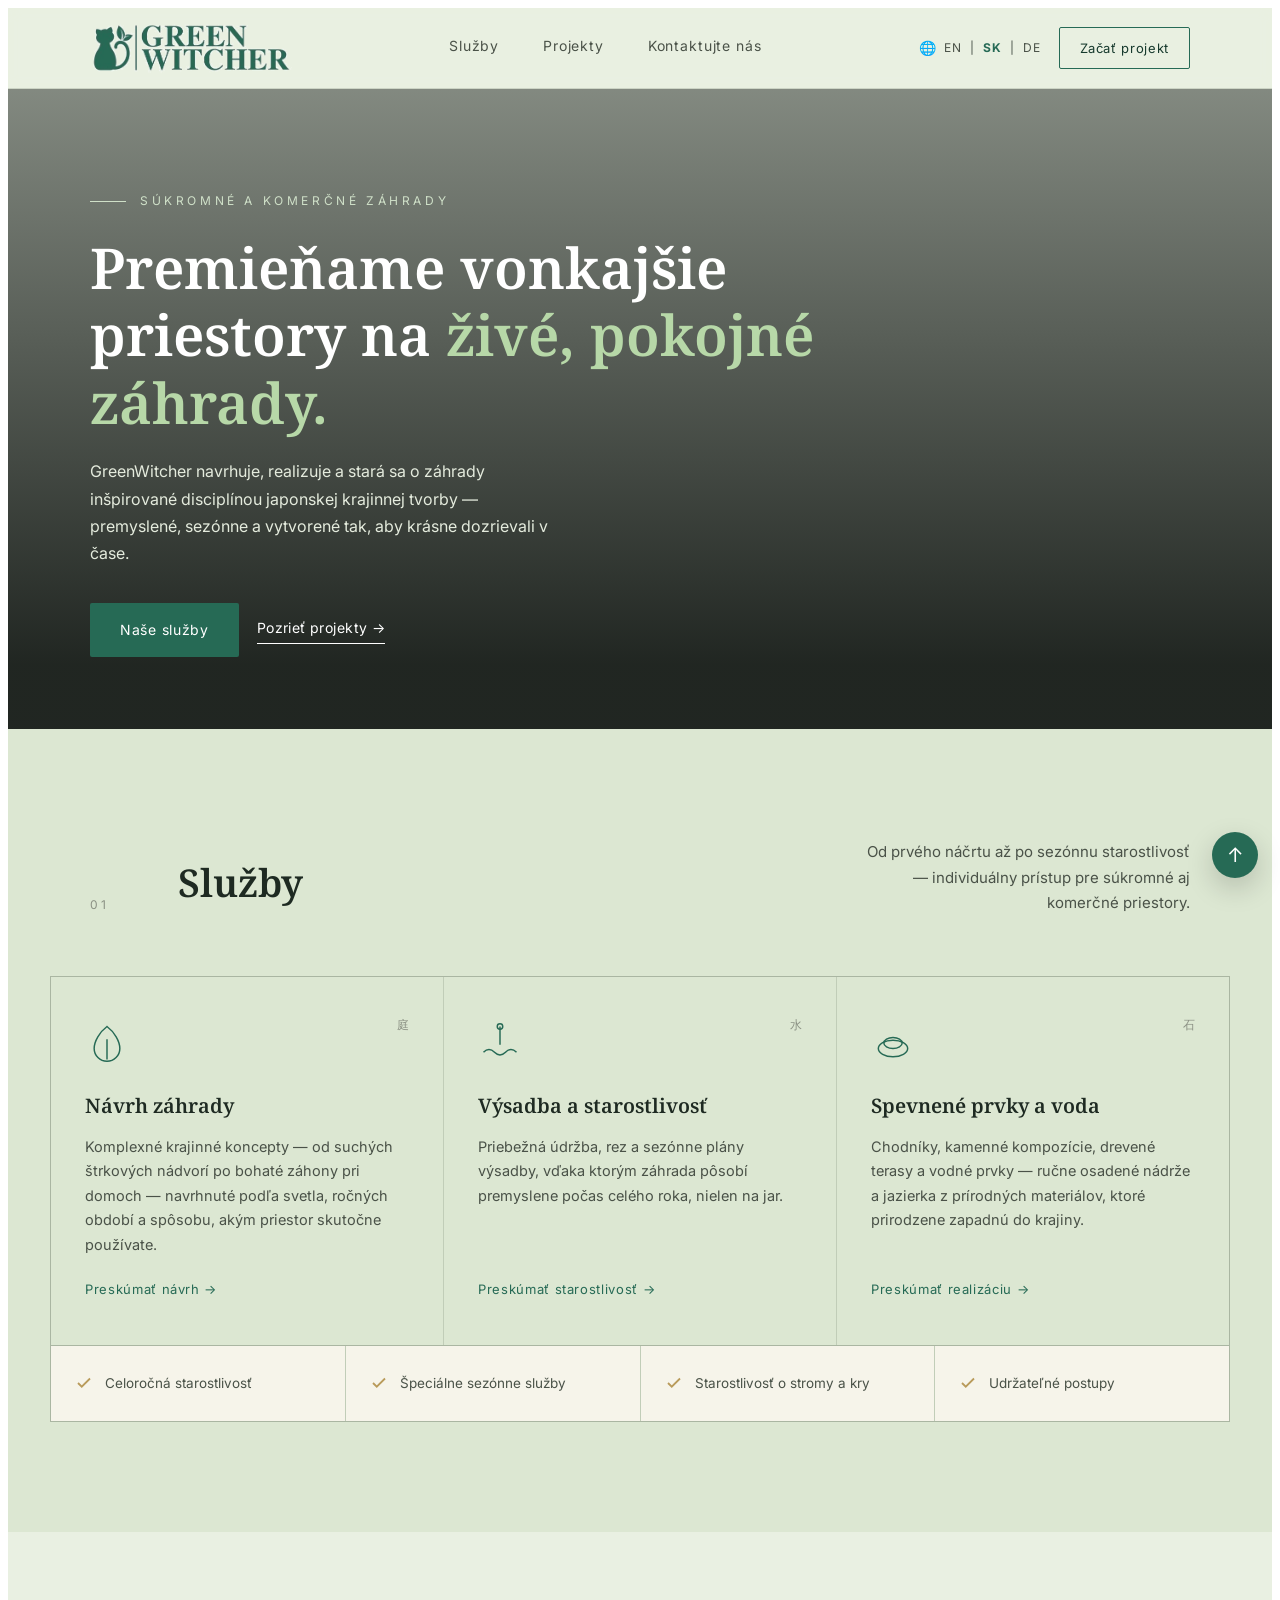
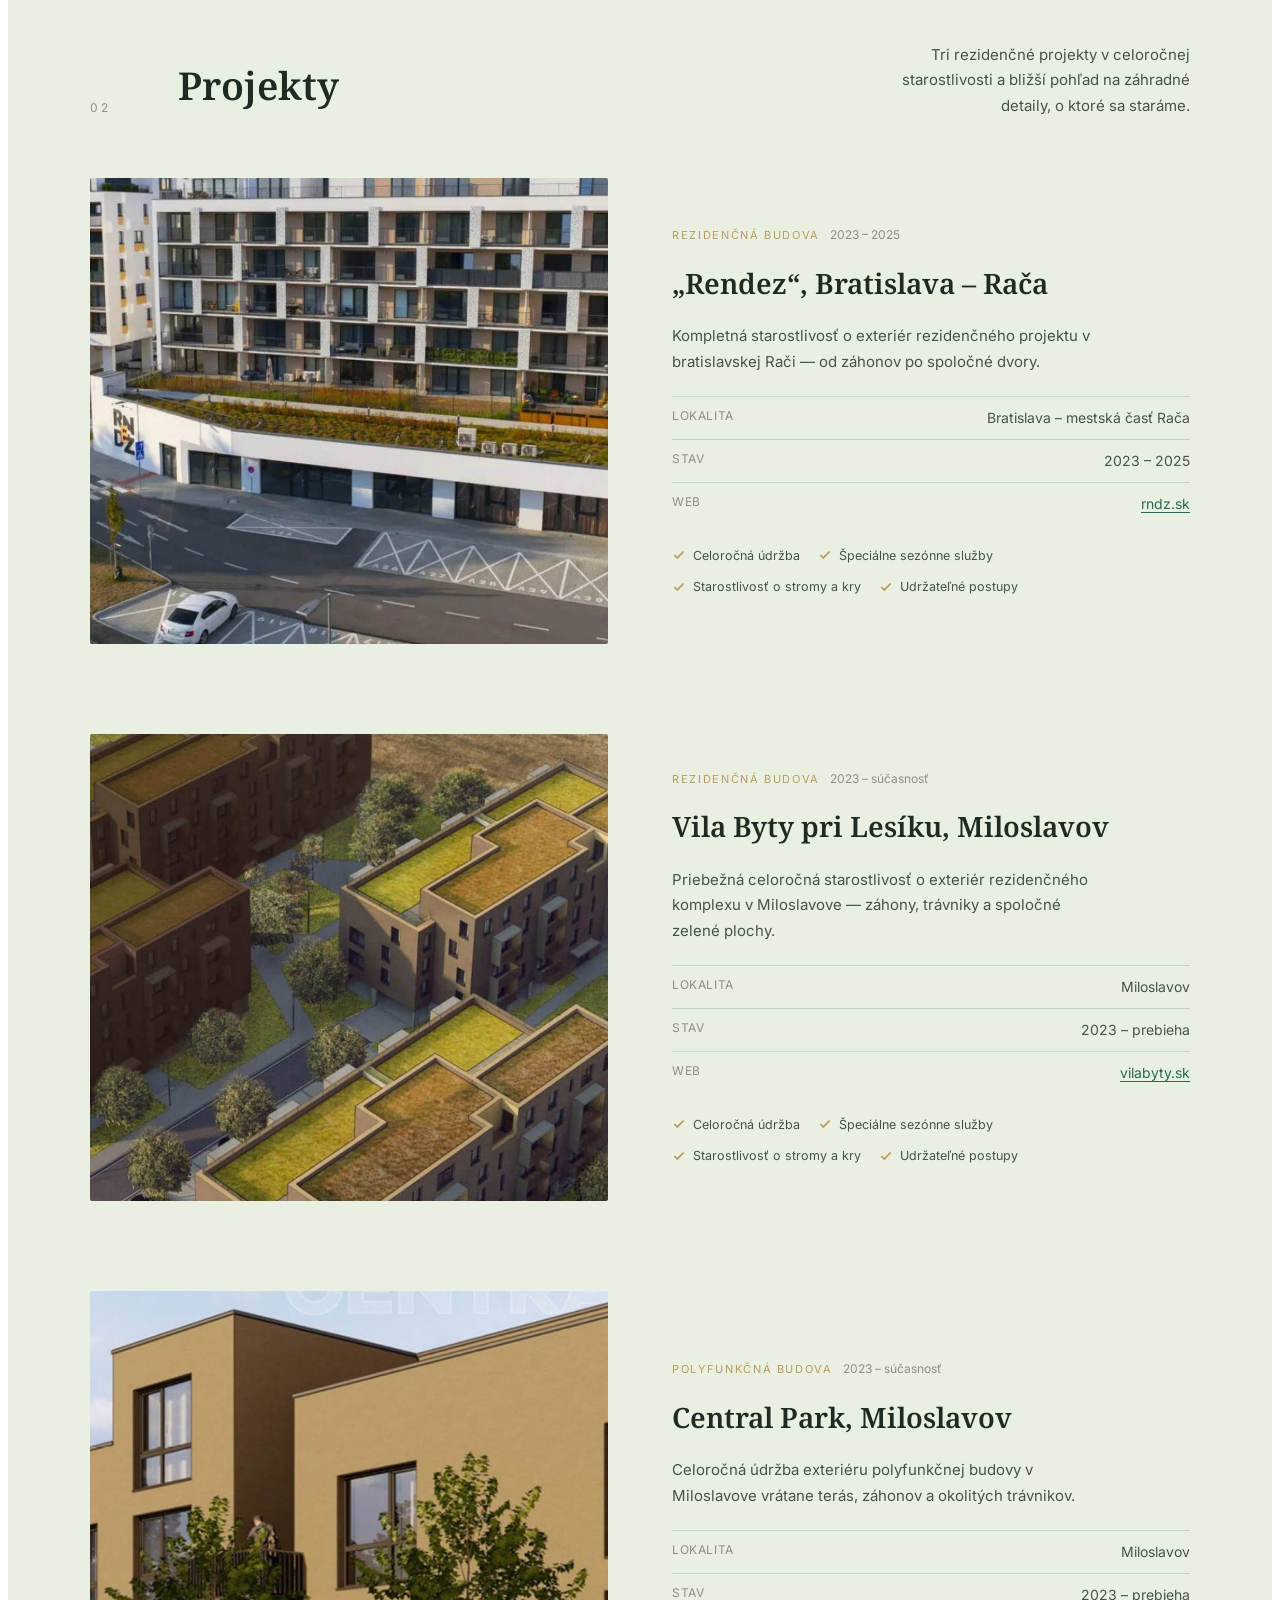
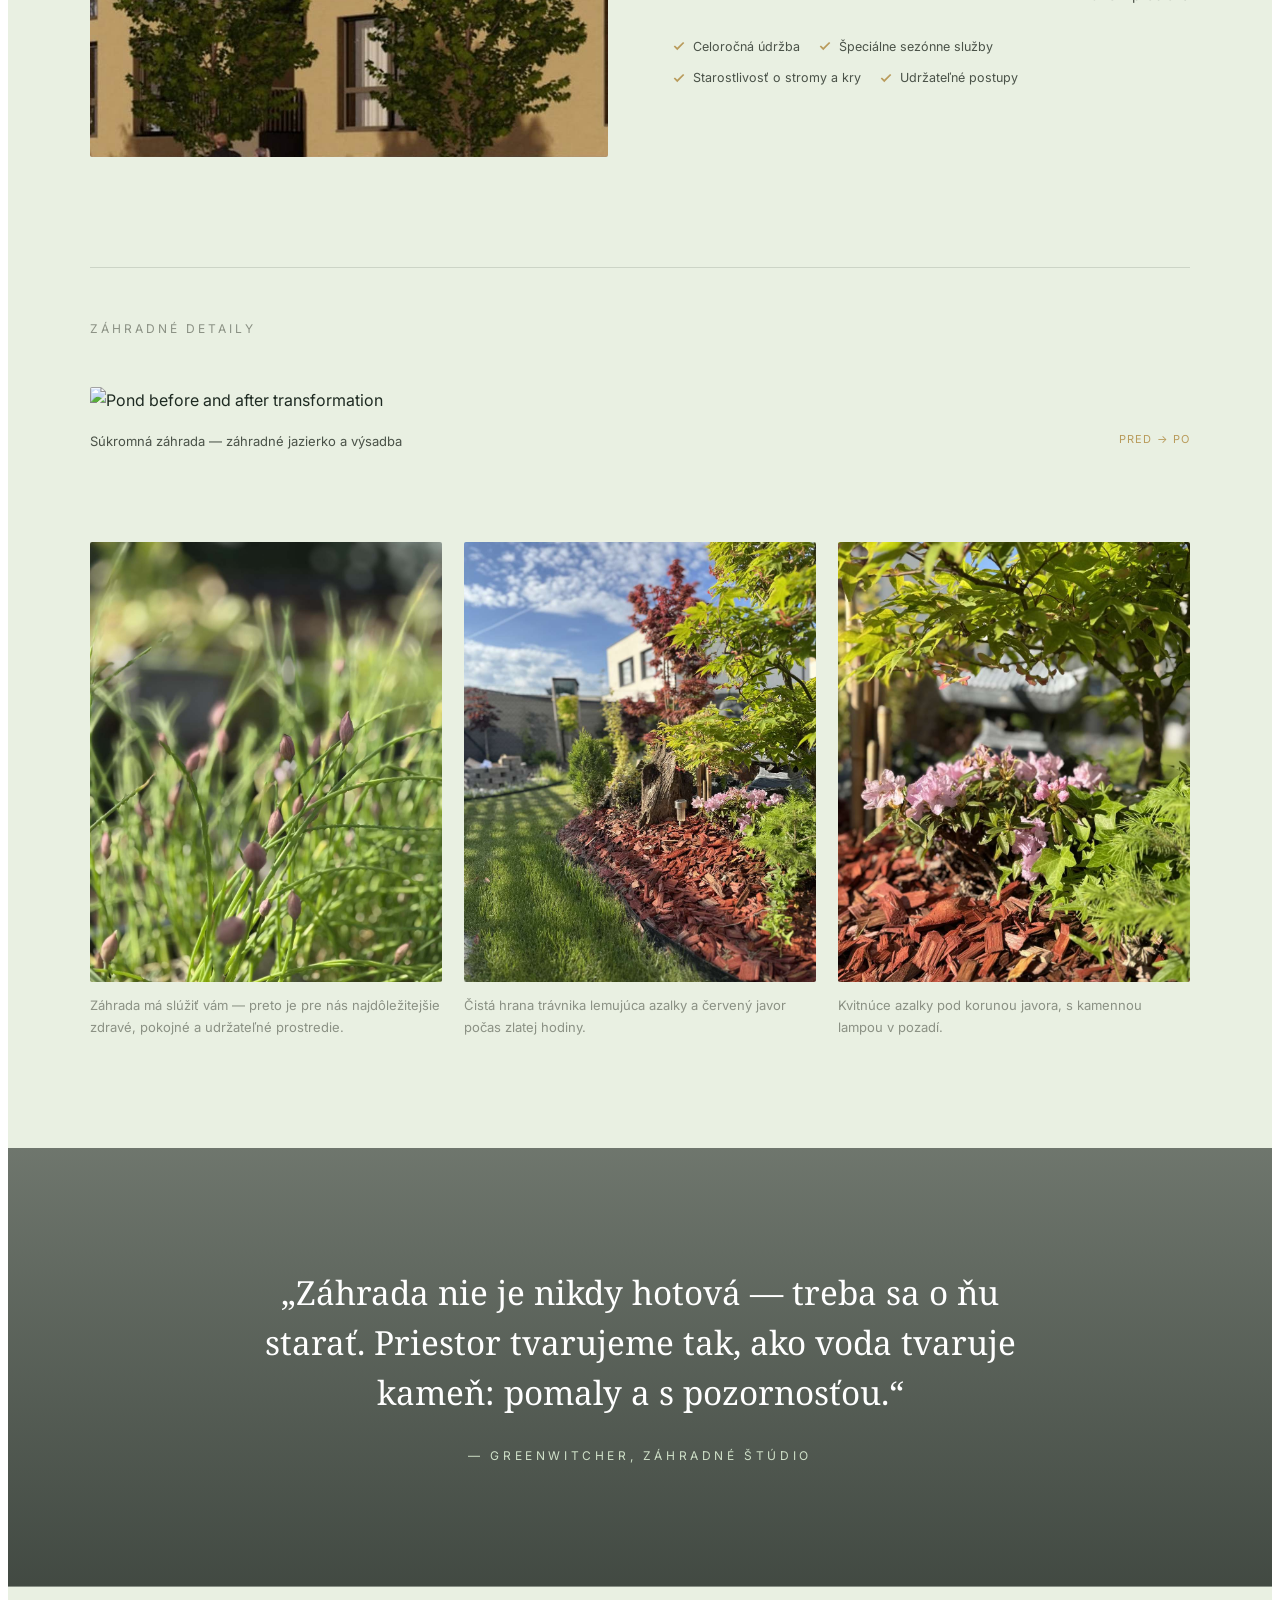
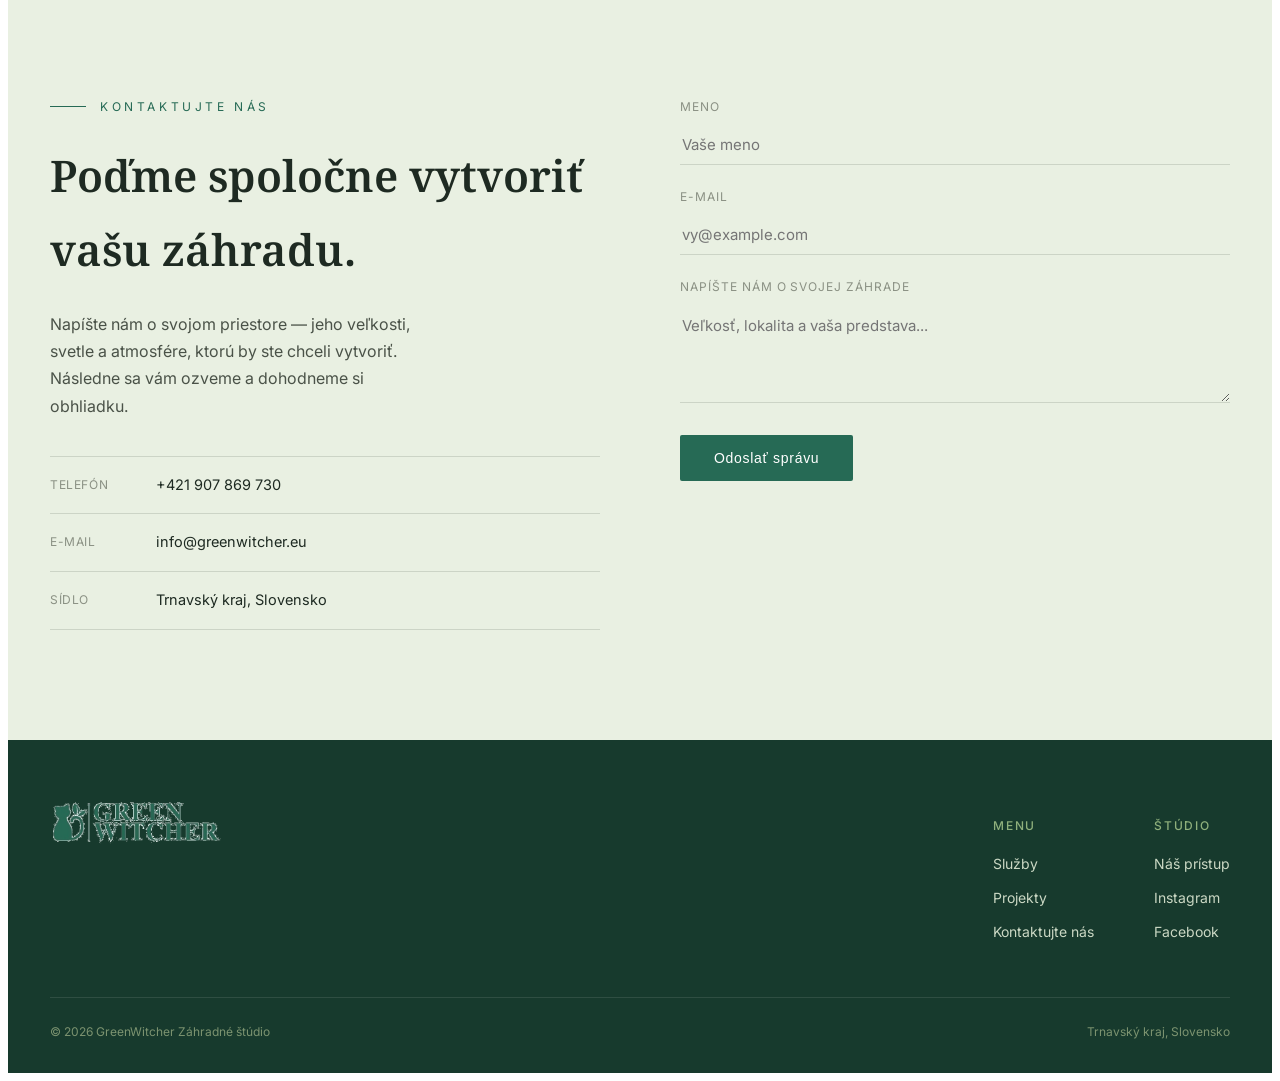
==== commit f4300d92: "Add files via upload" ====
--- a/index.html
+++ b/index.html
@@ -156,7 +156,7 @@
     </div>
 
     <div class="pond-banner">
-      <img src="assets/images/gw-image-07.jpg" alt="Pond before and after transformation">
+      <img src="assets/images/gw-image-07-sk.jpg" alt="Pond before and after transformation">
       <div class="cap">
         <span>S&#250;kromn&#225; z&#225;hrada &#8212; z&#225;hradn&#233; jazierko a v&#253;sadba</span>
         <span class="tag">Pred &#8594; Po</span>
--- a/assets/css/style.css
+++ b/assets/css/style.css
@@ -0,0 +1,233 @@
+
+.gw-page{
+    --sage:#E9F0E2;
+    --sage-deep:#DCE7D2;
+    --paper:#F6F4EA;
+    --ink:#1E2A22;
+    --ink-soft:#4A5248;
+    --brand:#266A55;
+    --brand-dark:#173A2D;
+    --forest:#1F4A38;
+    --stone:#8B9184;
+    --stone-line: rgba(30,42,34,0.14);
+    --gold:#B99B5B;
+    --radius: 2px;
+  }.gw-page *{box-sizing:border-box;}.gw-page{scroll-behavior:smooth;}.gw-page{
+    margin:0;
+    background:var(--sage);
+    color:var(--ink);
+    font-family:'Inter', sans-serif;
+    font-weight:400;
+    line-height:1.7;
+    -webkit-font-smoothing:antialiased;
+  }.gw-page h1, .gw-page h2, .gw-page h3, .gw-page .mincho{
+    font-family:'Noto Serif', serif;
+    font-weight:600;
+    margin:0;
+    color:var(--ink);
+  }.gw-page a{color:inherit; text-decoration:none;}.gw-page img{max-width:100%; display:block;}.gw-page .wrap{max-width:1180px; margin:0 auto; padding:0 40px;}.gw-page /* ---------- NAV ---------- */
+  header{
+    position:sticky; top:0; z-index:50;
+    background:rgba(233,240,226,0.9);
+    backdrop-filter: blur(6px);
+    border-bottom:1px solid var(--stone-line);
+  }.gw-page .nav{
+    display:flex; align-items:center; justify-content:space-between;
+    padding:14px 40px;
+    max-width:1180px; margin:0 auto;
+  }.gw-page .logo img{height:52px; width:auto;}.gw-page nav.menu{display:flex; gap:44px; align-items:center;}.gw-page nav.menu a{
+    font-size:14px; letter-spacing:0.06em;
+    position:relative; padding-bottom:4px;
+    color:var(--ink-soft);
+    transition:color .25s ease;
+  }.gw-page nav.menu a::after{
+    content:"";
+    position:absolute; left:0; bottom:0;
+    width:0; height:1px; background:var(--gold);
+    transition:width .3s ease;
+  }.gw-page nav.menu a:hover{color:var(--ink);}.gw-page nav.menu a:hover::after{width:100%;}.gw-page .nav-cta{
+    font-size:13px; letter-spacing:0.05em;
+    border:1px solid var(--brand);
+    color:var(--brand-dark);
+    padding:9px 20px;
+    border-radius: var(--radius);
+    transition: all .25s ease;
+  }.gw-page .nav-cta:hover{background:var(--brand); border-color:var(--brand); color:#fff;}.gw-page /* ---------- HERO ---------- */
+  .hero{
+    position:relative;
+    min-height:640px;
+    display:flex; align-items:flex-end;
+    background-image:
+      linear-gradient(180deg, rgba(6,12,9,0.45) 0%, rgba(5,10,7,0.88) 90%),
+      url('assets/images/gw-image-01.jpg');
+    background-size:cover; background-position:center 30%;
+    color:#fff;
+  }.gw-page .hero-inner{
+    max-width:1180px; margin:0 auto; padding:0 40px 72px;
+    width:100%;
+  }.gw-page .hero-eyebrow{
+    display:flex; align-items:center; gap:14px;
+    font-size:12px; letter-spacing:0.3em; text-transform:uppercase;
+    color:#CFE0C8; margin-bottom:22px;
+  }.gw-page .hero-eyebrow .rule{width:36px; height:1px; background:#CFE0C8;}.gw-page .hero h1{
+    font-size:clamp(34px, 4.4vw, 58px);
+    line-height:1.2;
+    max-width:820px;
+    color:#fff;
+  }.gw-page .hero h1 em{font-style:normal; color:#B7D8A8;}.gw-page .hero p.lede{
+    max-width:460px; margin-top:22px;
+    color:#E4EBDD; font-size:16px;
+  }.gw-page .hero-actions{display:flex; gap:18px; margin-top:36px; align-items:center;}.gw-page .btn-primary{
+    background:var(--brand); color:#fff;
+    padding:15px 30px; font-size:14px; letter-spacing:0.05em;
+    border-radius:var(--radius);
+    transition:background .25s ease;
+    display:inline-block;
+  }.gw-page .btn-primary:hover{background:var(--brand-dark);}.gw-page .btn-ghost{
+    font-size:14px; letter-spacing:0.03em;
+    border-bottom:1px solid #fff;
+    padding-bottom:3px; color:#fff;
+  }.gw-page /* ---------- SECTION SHELL ---------- */
+  section{position:relative; z-index:2;}.gw-page .section-pad{padding:110px 40px;}.gw-page .divider{max-width:1180px; margin:0 auto; border:none; border-top:1px solid var(--stone-line);}.gw-page .section-head{
+    display:grid; grid-template-columns: 60px 1fr auto;
+    gap:28px; align-items:end;
+    margin-bottom:60px;
+  }.gw-page .section-head .num{color:var(--stone); font-size:12px; letter-spacing:0.25em;}.gw-page .section-head h2{font-size:clamp(28px,3vw,42px);}.gw-page .section-head .desc{max-width:340px; color:var(--ink-soft); font-size:15px; justify-self:end; text-align:right;}.gw-page /* ---------- SERVICES ---------- */
+  .services{background:var(--sage-deep);}.gw-page .service-grid{
+    max-width:1180px; margin:0 auto;
+    display:grid; grid-template-columns:repeat(3,1fr); gap:1px;
+    background:var(--stone-line);
+    border:1px solid var(--stone-line);
+  }.gw-page .service-card{
+    background:var(--sage-deep);
+    padding:44px 34px;
+    position:relative;
+    transition: background .3s ease;
+    min-height:300px;
+    display:flex; flex-direction:column;
+  }.gw-page .service-card:hover{background:var(--paper);}.gw-page .service-card .icon{width:44px; height:44px; margin-bottom:24px; color:var(--brand);}.gw-page .service-card h3{font-size:20px; margin-bottom:12px;}.gw-page .service-card p{color:var(--ink-soft); font-size:14.5px; margin:0 0 20px; flex:1;}.gw-page .service-card .go{font-size:13px; letter-spacing:0.05em; color:var(--brand); border-bottom:1px solid transparent;}.gw-page .service-card:hover .go{border-color:var(--brand);}.gw-page .service-card .mark{position:absolute; top:38px; right:34px; font-family:'Noto Serif',serif; font-size:12px; color:var(--stone);}.gw-page .checklist-row{
+    max-width:1180px; margin:0 auto;
+    display:grid; grid-template-columns:repeat(4,1fr); gap:1px;
+    background:var(--stone-line); border-left:1px solid var(--stone-line); border-right:1px solid var(--stone-line); border-bottom:1px solid var(--stone-line);
+  }.gw-page .check-item{
+    background:var(--paper);
+    padding:26px 24px;
+    display:flex; align-items:center; gap:12px;
+    font-size:13.5px; color:var(--ink-soft);
+  }.gw-page .check-item svg{flex-shrink:0; width:18px; height:18px; color:var(--gold);}.gw-page /* ---------- PROJECTS ---------- */
+  .project-feature{
+    max-width:1180px; margin:0 auto;
+    display:grid; grid-template-columns:1fr 1fr; gap:64px; align-items:center;
+    padding-bottom:90px;
+  }.gw-page .project-feature img{border-radius:var(--radius); width:100%; aspect-ratio:4/3.6; object-fit:cover;}.gw-page .project-meta{display:flex; gap:10px; align-items:baseline; margin-bottom:14px;}.gw-page .project-meta .tag{font-size:11px; letter-spacing:0.15em; text-transform:uppercase; color:var(--gold);}.gw-page .project-meta .year{font-size:12px; color:var(--stone);}.gw-page .project-feature h3{font-size:28px; margin-bottom:16px;}.gw-page .project-feature p{color:var(--ink-soft); font-size:15px; max-width:440px; margin-bottom:10px;}.gw-page .spec-list{list-style:none; padding:0; margin:22px 0 0;}.gw-page .spec-list li{font-size:14px; color:var(--ink-soft); padding:9px 0; border-top:1px solid var(--stone-line); display:flex; justify-content:space-between;}.gw-page .spec-list li span:first-child{color:var(--stone); font-size:12px; text-transform:uppercase; letter-spacing:0.05em;}.gw-page .spec-list li a{color:var(--brand); border-bottom:1px solid var(--brand);}.gw-page .feature-pills{display:flex; flex-wrap:wrap; gap:10px 18px; margin-top:20px;}.gw-page .feature-pills span{
+    display:flex; align-items:center; gap:7px;
+    font-size:12.5px; color:var(--ink-soft);
+  }.gw-page .feature-pills svg{width:14px; height:14px; color:var(--gold); flex-shrink:0;}.gw-page .pond-banner{max-width:1180px; margin:0 auto 90px; position:relative;}.gw-page .pond-banner img{width:100%; border-radius:var(--radius);}.gw-page .pond-banner .cap{
+    display:flex; justify-content:space-between; margin-top:16px;
+    font-size:13px; color:var(--ink-soft);
+  }.gw-page .pond-banner .cap .tag{color:var(--gold); letter-spacing:0.1em; text-transform:uppercase; font-size:11px;}.gw-page .gallery-grid{
+    max-width:1180px; margin:0 auto;
+    display:grid; grid-template-columns:repeat(3,1fr); gap:22px;
+  }.gw-page .gallery-grid figure{margin:0;}.gw-page .gallery-grid img{width:100%; aspect-ratio:4/5; object-fit:cover; border-radius:var(--radius);}.gw-page .gallery-grid figcaption{margin-top:12px; font-size:13px; color:var(--stone);}.gw-page /* ---------- PHILOSOPHY ---------- */
+  .philosophy{
+    position:relative;
+    background-image:
+      linear-gradient(180deg, rgba(10,18,13,0.55), rgba(10,18,13,0.75)),
+      url('assets/images/gw-image-02.jpg');
+    background-size:cover; background-position:center;
+    color:#fff;
+    padding:120px 40px; text-align:center;
+  }.gw-page .philosophy p.quote{
+    font-family:'Noto Serif',serif;
+    font-size:clamp(22px,2.6vw,34px);
+    max-width:820px; margin:0 auto; line-height:1.5;
+  }.gw-page .philosophy .signoff{margin-top:28px; font-size:12px; letter-spacing:0.3em; color:#CFE0C8;}.gw-page /* ---------- CONTACT ---------- */
+  .contact-grid{
+    max-width:1180px; margin:0 auto;
+    display:grid; grid-template-columns:1fr 1fr; gap:80px;
+  }.gw-page .contact-info h2{font-size:clamp(30px,3.4vw,44px); margin-bottom:24px;}.gw-page .contact-info p{color:var(--ink-soft); max-width:380px; margin-bottom:36px;}.gw-page .info-line{display:flex; gap:16px; padding:16px 0; border-top:1px solid var(--stone-line); font-size:14.5px;}.gw-page .info-line:last-child{border-bottom:1px solid var(--stone-line);}.gw-page .info-line .label{width:90px; color:var(--stone); letter-spacing:0.05em; font-size:12px; text-transform:uppercase; padding-top:2px;}.gw-page form{display:flex; flex-direction:column; gap:22px;}.gw-page .field{display:flex; flex-direction:column; gap:8px;}.gw-page .field label{font-size:12px; letter-spacing:0.08em; text-transform:uppercase; color:var(--stone);}.gw-page .field input, .gw-page .field textarea{
+    background:transparent; border:none; border-bottom:1px solid var(--stone-line);
+    padding:10px 2px; font-family:inherit; font-size:15px; color:var(--ink); outline:none;
+  }.gw-page .field input:focus, .gw-page .field textarea:focus{border-color:var(--brand);}.gw-page .submit-btn{
+    align-self:flex-start; margin-top:10px;
+    background:var(--brand); color:#fff;
+    padding:15px 34px; font-size:14px; letter-spacing:0.05em; border:none;
+    border-radius:var(--radius); cursor:pointer;
+    transition:background .25s ease;
+  }.gw-page .submit-btn:hover{background:var(--brand-dark);}.gw-page /* ---------- FOOTER ---------- */
+  footer{background:var(--brand-dark); color:#CBD8C4; padding:60px 40px 30px;}.gw-page .footer-top{
+    max-width:1180px; margin:0 auto;
+    display:flex; justify-content:space-between; align-items:flex-start;
+    padding-bottom:44px; border-bottom:1px solid rgba(255,255,255,0.1);
+  }.gw-page .footer-logo img{height:44px;}.gw-page .footer-links{display:flex; gap:60px;}.gw-page .footer-col h4{font-size:12px; letter-spacing:0.15em; text-transform:uppercase; color:#8FB07C; margin-bottom:16px; font-weight:500;}.gw-page .footer-col a{display:block; font-size:14px; margin-bottom:10px; color:#CBD8C4;}.gw-page .footer-col a:hover{color:#fff;}.gw-page .footer-bottom{max-width:1180px; margin:0 auto; padding-top:24px; display:flex; justify-content:space-between; font-size:12px; color:#7C9370;}.gw-page @media (max-width: 880px){
+    nav.menu{display:none;}
+    .section-head{grid-template-columns:1fr; gap:14px;}
+    .section-head .desc{justify-self:start; text-align:left;}
+    .service-grid{grid-template-columns:1fr;}
+    .checklist-row{grid-template-columns:1fr 1fr;}
+    .project-feature{grid-template-columns:1fr; gap:28px;}
+    .gallery-grid{grid-template-columns:1fr;}
+    .contact-grid{grid-template-columns:1fr; gap:56px;}
+    .footer-top{flex-direction:column; gap:36px;}
+    .wrap, .nav{padding-left:24px; padding-right:24px;}
+    .section-pad{padding:76px 24px;}
+    .hero-inner{padding:0 24px 56px;}
+  }
+
+
+
+/* ---------- LANGUAGE SWITCHER + EASY NAVIGATION ---------- */
+.gw-page header{
+  position: sticky !important;
+  top: 0 !important;
+  z-index: 9999 !important;
+}
+.gw-page .nav-right{
+  display:flex;
+  align-items:center;
+  gap:18px;
+}
+.gw-page .lang-switcher{
+  display:flex;
+  align-items:center;
+  gap:8px;
+  font-size:12px;
+  letter-spacing:.08em;
+  color:var(--ink-soft);
+  white-space:nowrap;
+}
+.gw-page .lang-switcher .globe{font-size:14px; letter-spacing:0;}
+.gw-page .lang-switcher a{color:var(--ink-soft); transition:color .25s ease;}
+.gw-page .lang-switcher a:hover,
+.gw-page .lang-switcher a.active{color:var(--brand); font-weight:700;}
+.gw-page section,
+.gw-page #services,
+.gw-page #projects,
+.gw-page #contact{
+  scroll-margin-top:96px;
+}
+.gw-page .back-to-top{
+  position:fixed;
+  right:22px;
+  bottom:22px;
+  z-index:9999;
+  width:46px;
+  height:46px;
+  border-radius:50%;
+  display:flex;
+  align-items:center;
+  justify-content:center;
+  background:var(--brand);
+  color:#fff;
+  font-size:20px;
+  box-shadow:0 10px 28px rgba(0,0,0,.18);
+  transition:background .25s ease, transform .25s ease;
+}
+.gw-page .back-to-top:hover{background:var(--brand-dark); transform:translateY(-2px);}
+@media (max-width: 880px){
+  .gw-page .nav{gap:16px; flex-wrap:wrap;}
+  .gw-page .nav-right{margin-left:auto; gap:12px;}
+  .gw-page .lang-switcher{font-size:11px;}
+  .gw-page .back-to-top{width:42px; height:42px; right:16px; bottom:16px;}
+}
+
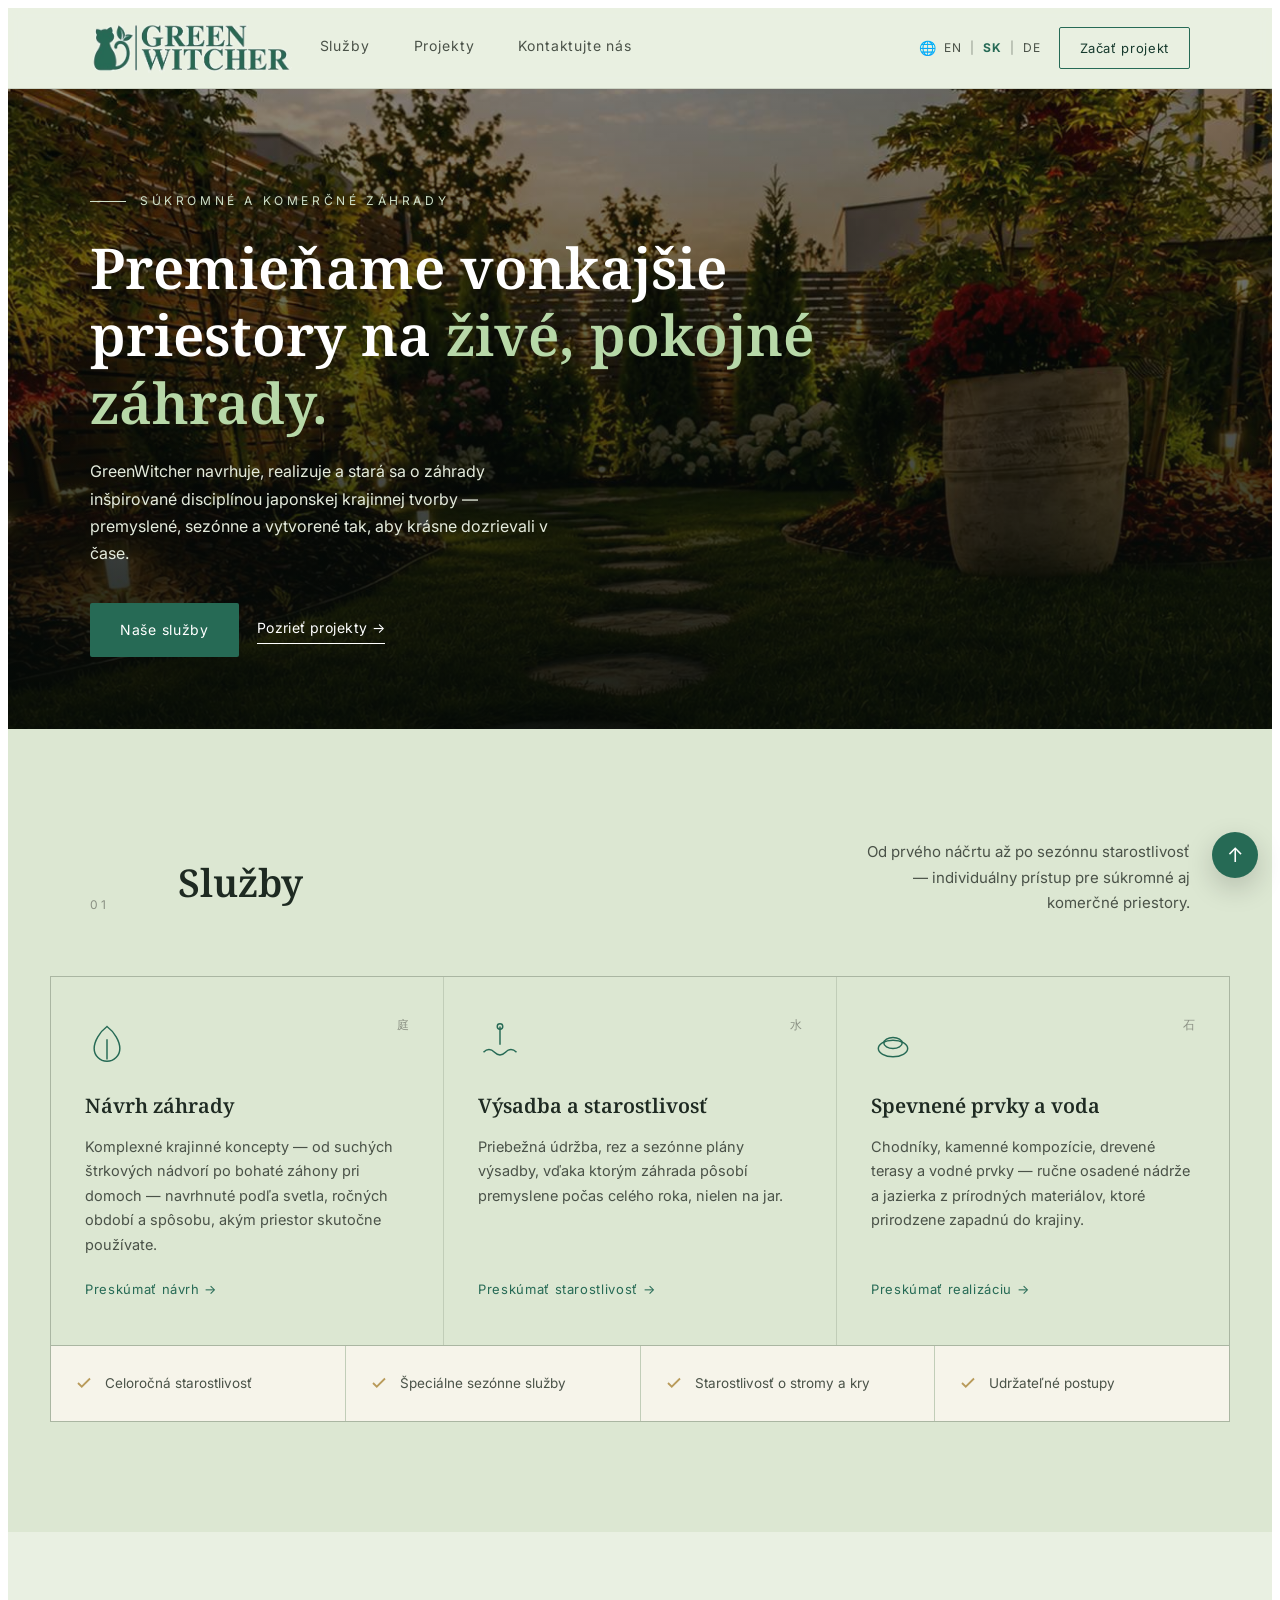
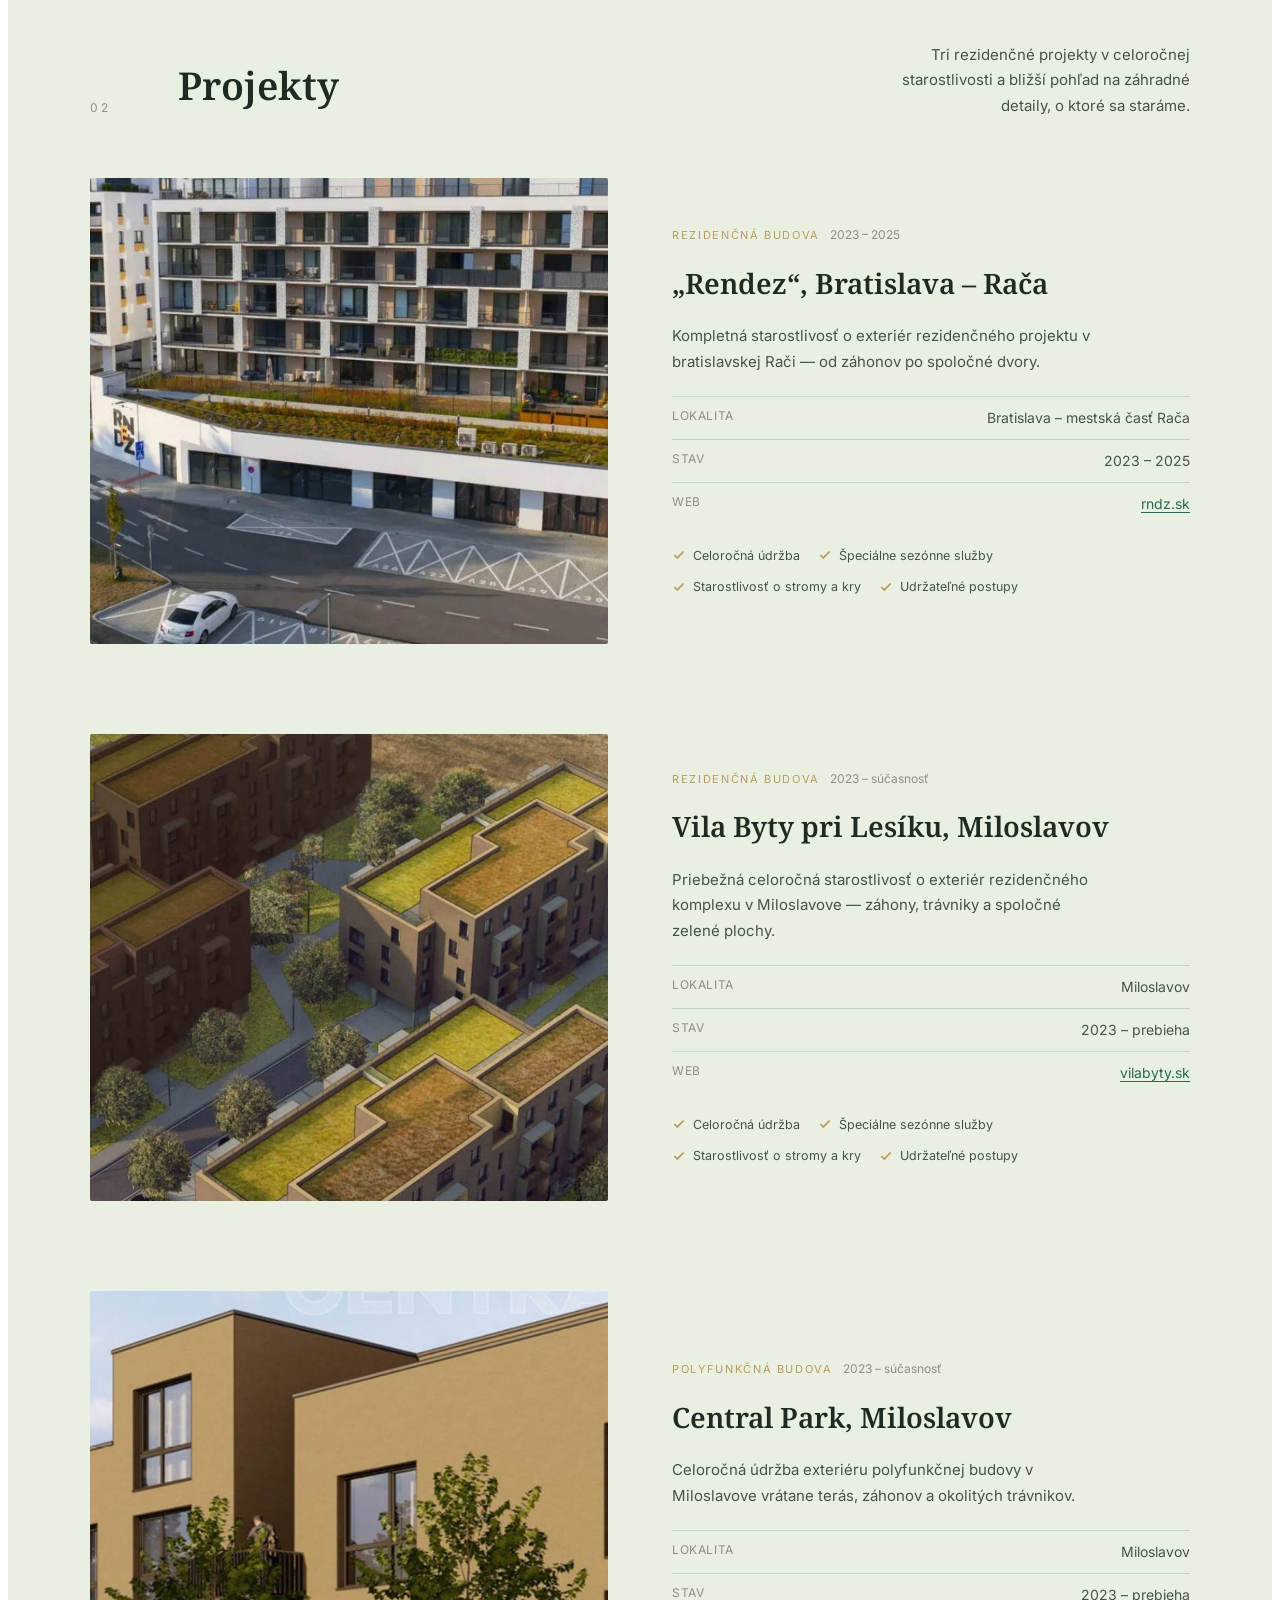
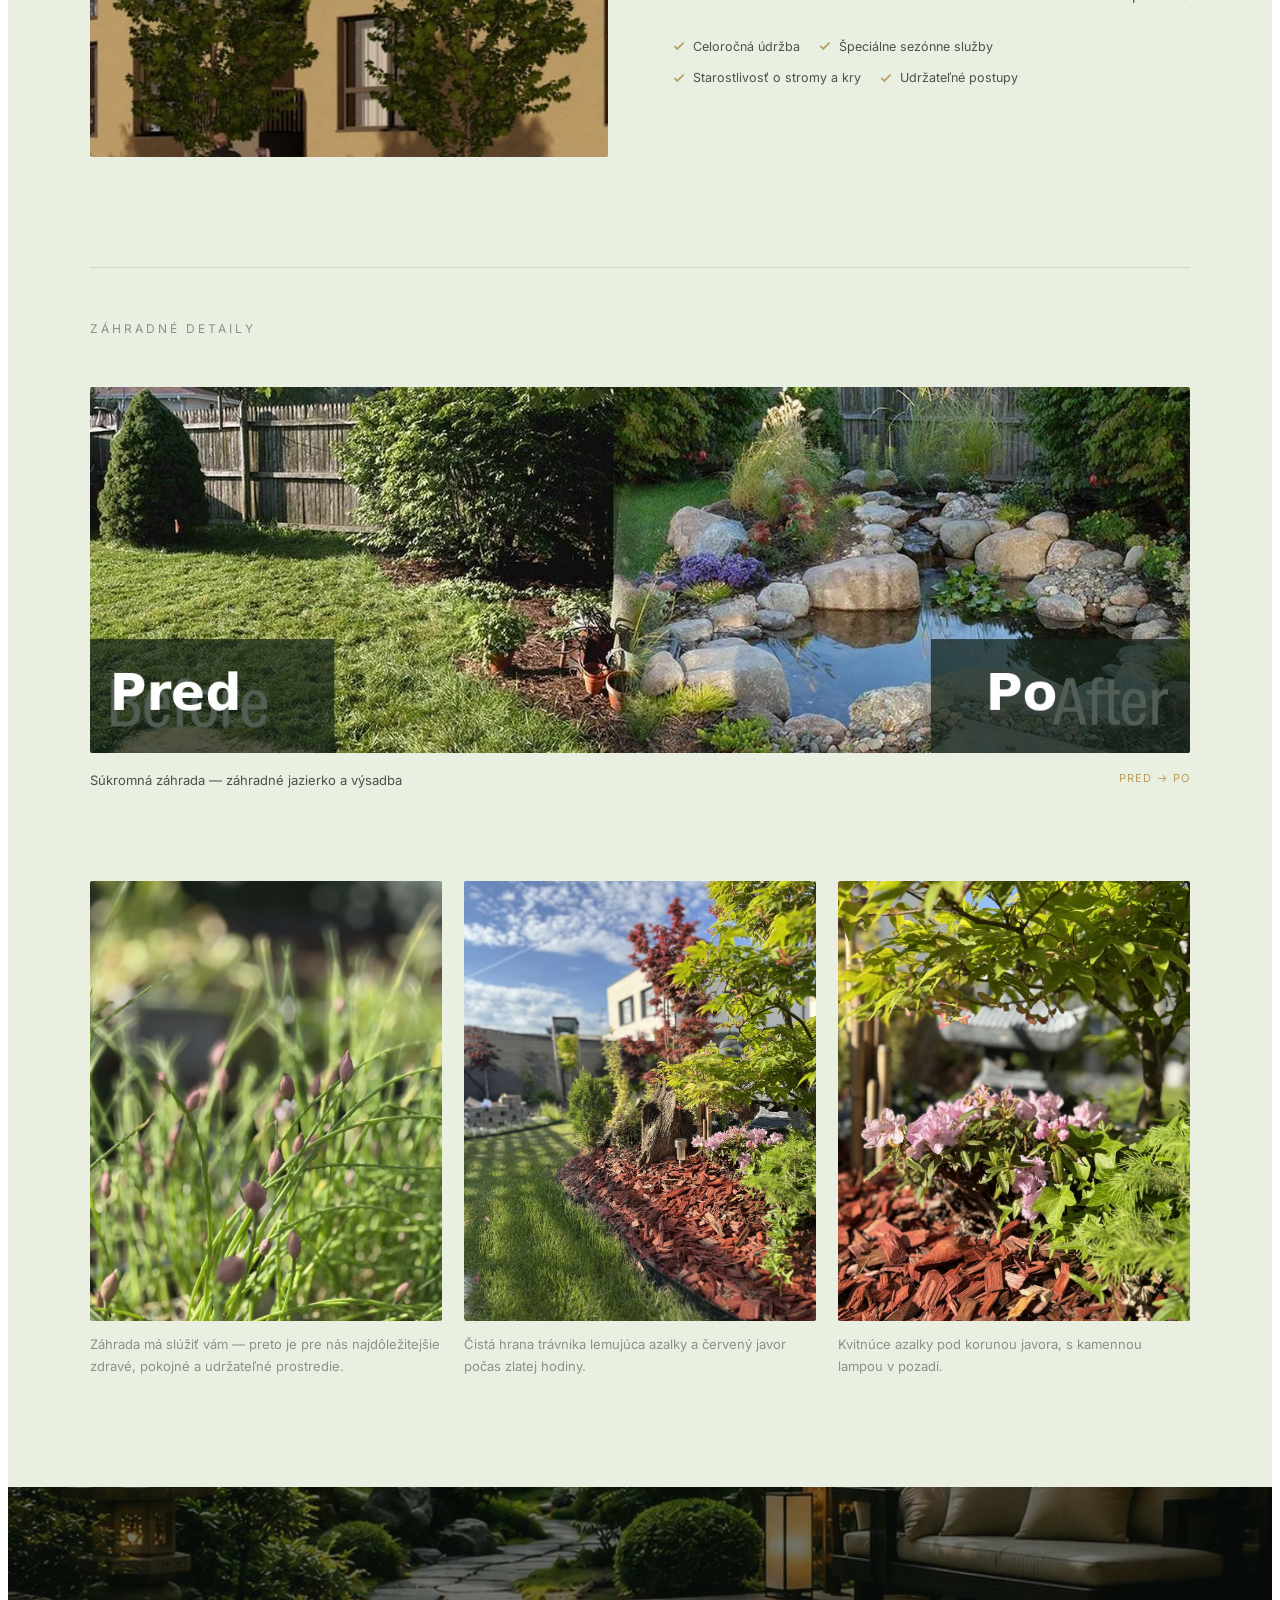
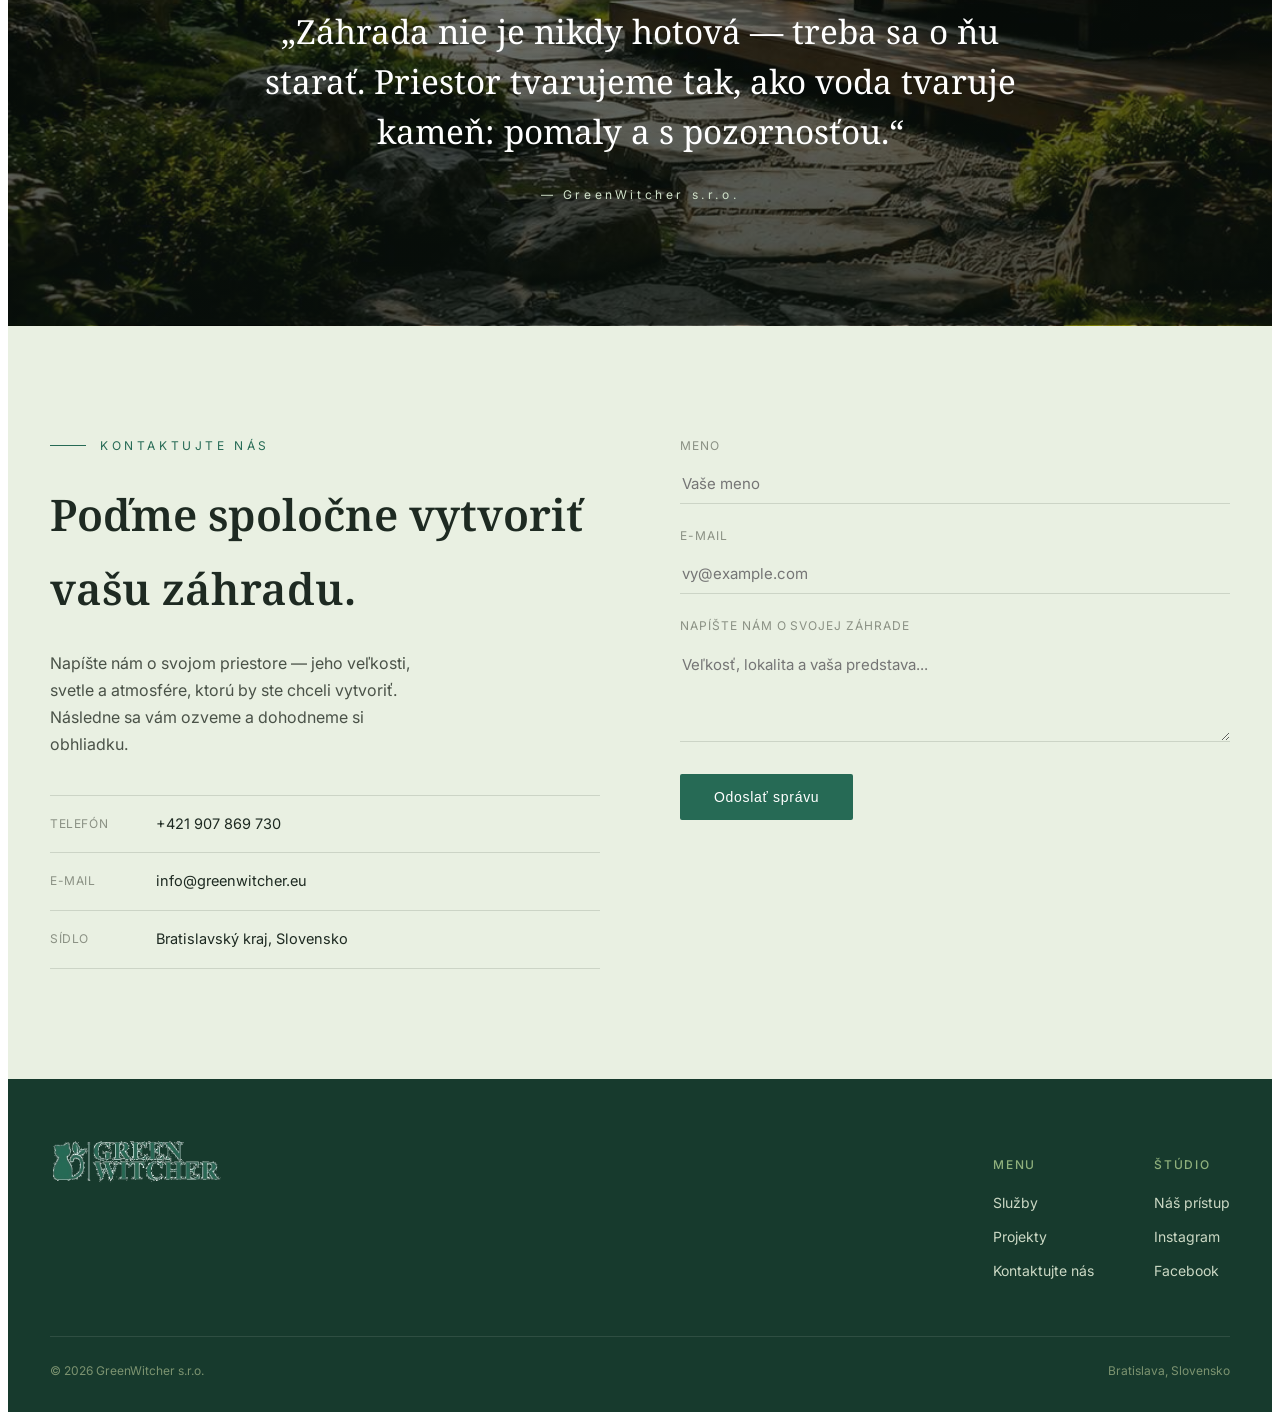
==== commit 8e585cf1: "Add files via upload" ====
--- a/index.html
+++ b/index.html
@@ -182,7 +182,7 @@
 
 <section class="philosophy">
   <p class="quote">&#8222;Z&#225;hrada nie je nikdy hotov&#225; &#8212; treba sa o &#328;u stara&#357;. Priestor tvarujeme tak, ako voda tvaruje kame&#328;: pomaly a s pozornos&#357;ou.&#8220;</p>
-  <div class="signoff">&#8212; GREENWITCHER, Z&#193;HRADN&#201; &#352;T&#218;DIO</div>
+  <div class="signoff">&#8212; GreenWitcher s.r.o.</div>
 </section>
 
 <section class="section-pad" id="contact">
@@ -193,7 +193,7 @@
       <p>Nap&#237;&#353;te n&#225;m o svojom priestore &#8212; jeho ve&#318;kosti, svetle a atmosf&#233;re, ktor&#250; by ste chceli vytvori&#357;. N&#225;sledne sa v&#225;m ozveme a dohodneme si obhliadku.</p>
       <div class="info-line"><span class="label">Telef&#243;n</span><span>+421 907 869 730</span></div>
       <div class="info-line"><span class="label">E-mail</span><span>info@greenwitcher.eu</span></div>
-      <div class="info-line"><span class="label">S&#237;dlo</span><span>Trnavsk&#253; kraj, Slovensko</span></div>
+      <div class="info-line"><span class="label">S&#237;dlo</span><span>Bratislavsk&#253; kraj, Slovensko</span></div>
     </div>
     <form onsubmit="return false;">
       <div class="field"><label>Meno</label><input type="text" placeholder="Va&#353;e meno"></div>
@@ -223,8 +223,8 @@
     </div>
   </div>
   <div class="footer-bottom">
-    <span>&#169; 2026 GreenWitcher Z&#225;hradn&#233; &#353;t&#250;dio</span>
-    <span>Trnavsk&#253; kraj, Slovensko</span>
+    <span>&#169; 2026 GreenWitcher s.r.o.</span>
+    <span>Bratislava, Slovensko</span>
   </div>
 </footer>
 <a href="#top" class="back-to-top" aria-label="Sp&#228;&#357; hore">&#8593;</a>
--- a/assets/css/style.css
+++ b/assets/css/style.css
@@ -59,7 +59,7 @@
     display:flex; align-items:flex-end;
     background-image:
       linear-gradient(180deg, rgba(6,12,9,0.45) 0%, rgba(5,10,7,0.88) 90%),
-      url('assets/images/gw-image-01.jpg');
+      url('../images/gw-image-01.jpg');
     background-size:cover; background-position:center 30%;
     color:#fff;
   }.gw-page .hero-inner{
@@ -133,7 +133,7 @@
     position:relative;
     background-image:
       linear-gradient(180deg, rgba(10,18,13,0.55), rgba(10,18,13,0.75)),
-      url('assets/images/gw-image-02.jpg');
+      url('../images/gw-image-02.jpg');
     background-size:cover; background-position:center;
     color:#fff;
     padding:120px 40px; text-align:center;
@@ -231,3 +231,37 @@
   .gw-page .back-to-top{width:42px; height:42px; right:16px; bottom:16px;}
 }
 
+
+
+/* ---------- FINAL HEADER ALIGNMENT FIX ---------- */
+.gw-page .nav{
+  display:flex;
+  align-items:center;
+  justify-content:space-between;
+  gap:28px;
+}
+.gw-page .nav-right{
+  display:flex;
+  align-items:center;
+  gap:18px;
+  margin-left:auto;
+}
+.gw-page .lang-switcher{
+  display:flex;
+  align-items:center;
+  gap:8px;
+  font-size:12px;
+  letter-spacing:.08em;
+  color:var(--ink-soft);
+  white-space:nowrap;
+}
+.gw-page .lang-switcher .globe{font-size:14px; letter-spacing:0;}
+.gw-page .lang-switcher a{color:var(--ink-soft); transition:color .25s ease;}
+.gw-page .lang-switcher a:hover,
+.gw-page .lang-switcher a.active{color:var(--brand); font-weight:700;}
+.gw-page .lang-switcher span{color:var(--stone);}
+@media (max-width: 880px){
+  .gw-page .nav{gap:16px; flex-wrap:wrap;}
+  .gw-page .nav-right{margin-left:auto; gap:12px;}
+  .gw-page .lang-switcher{font-size:11px;}
+}
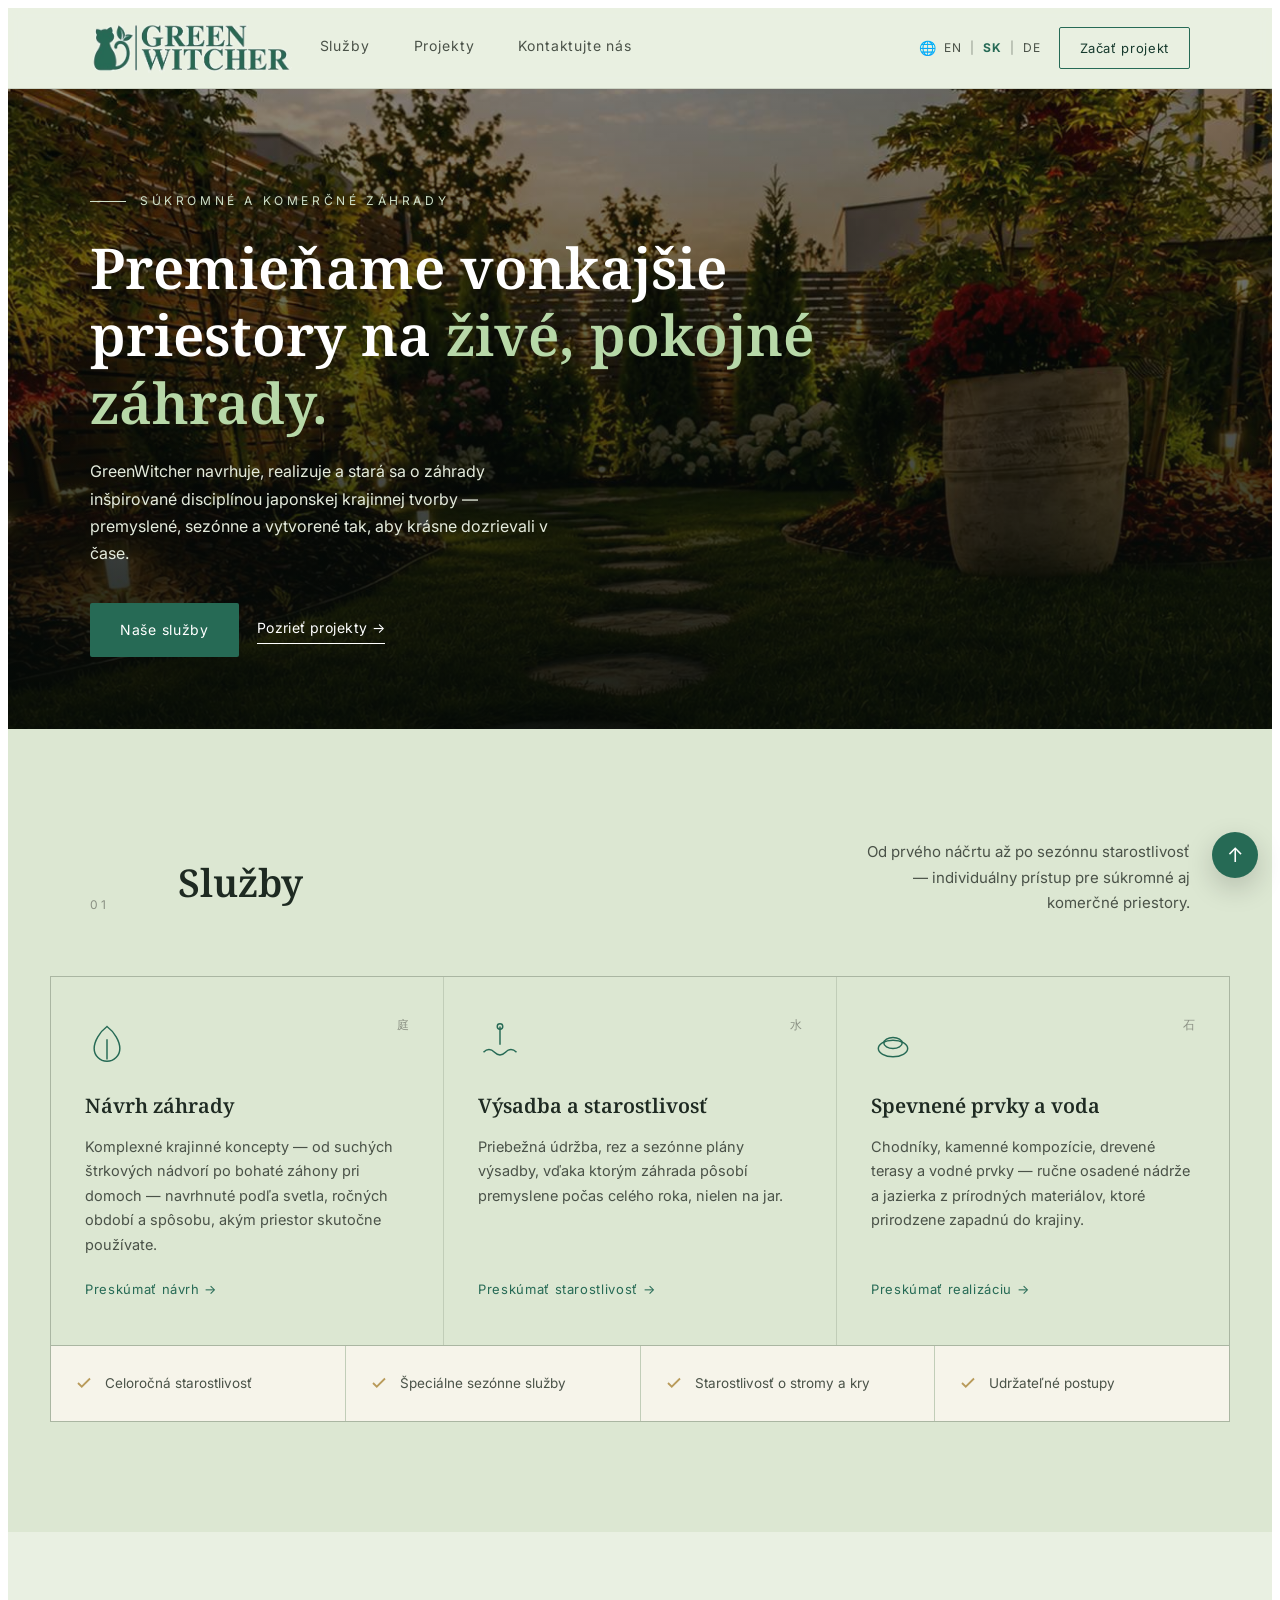
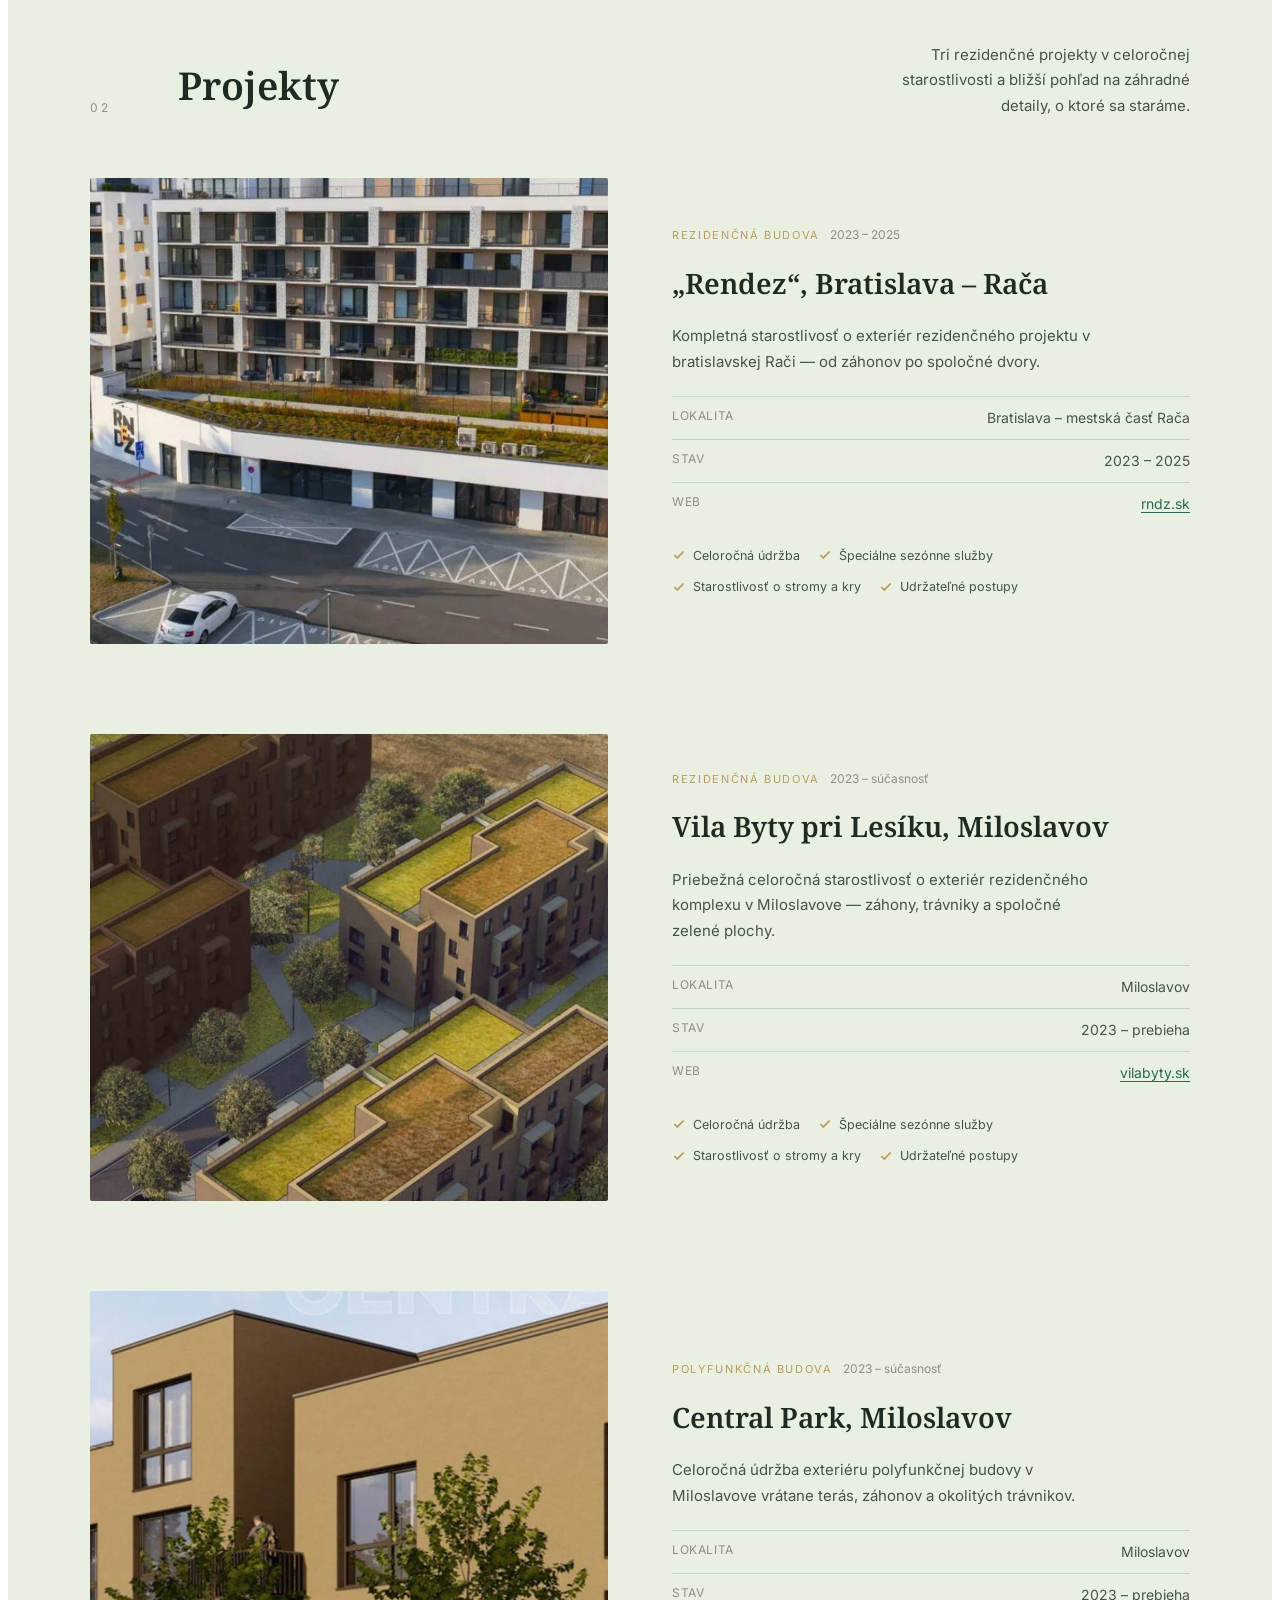
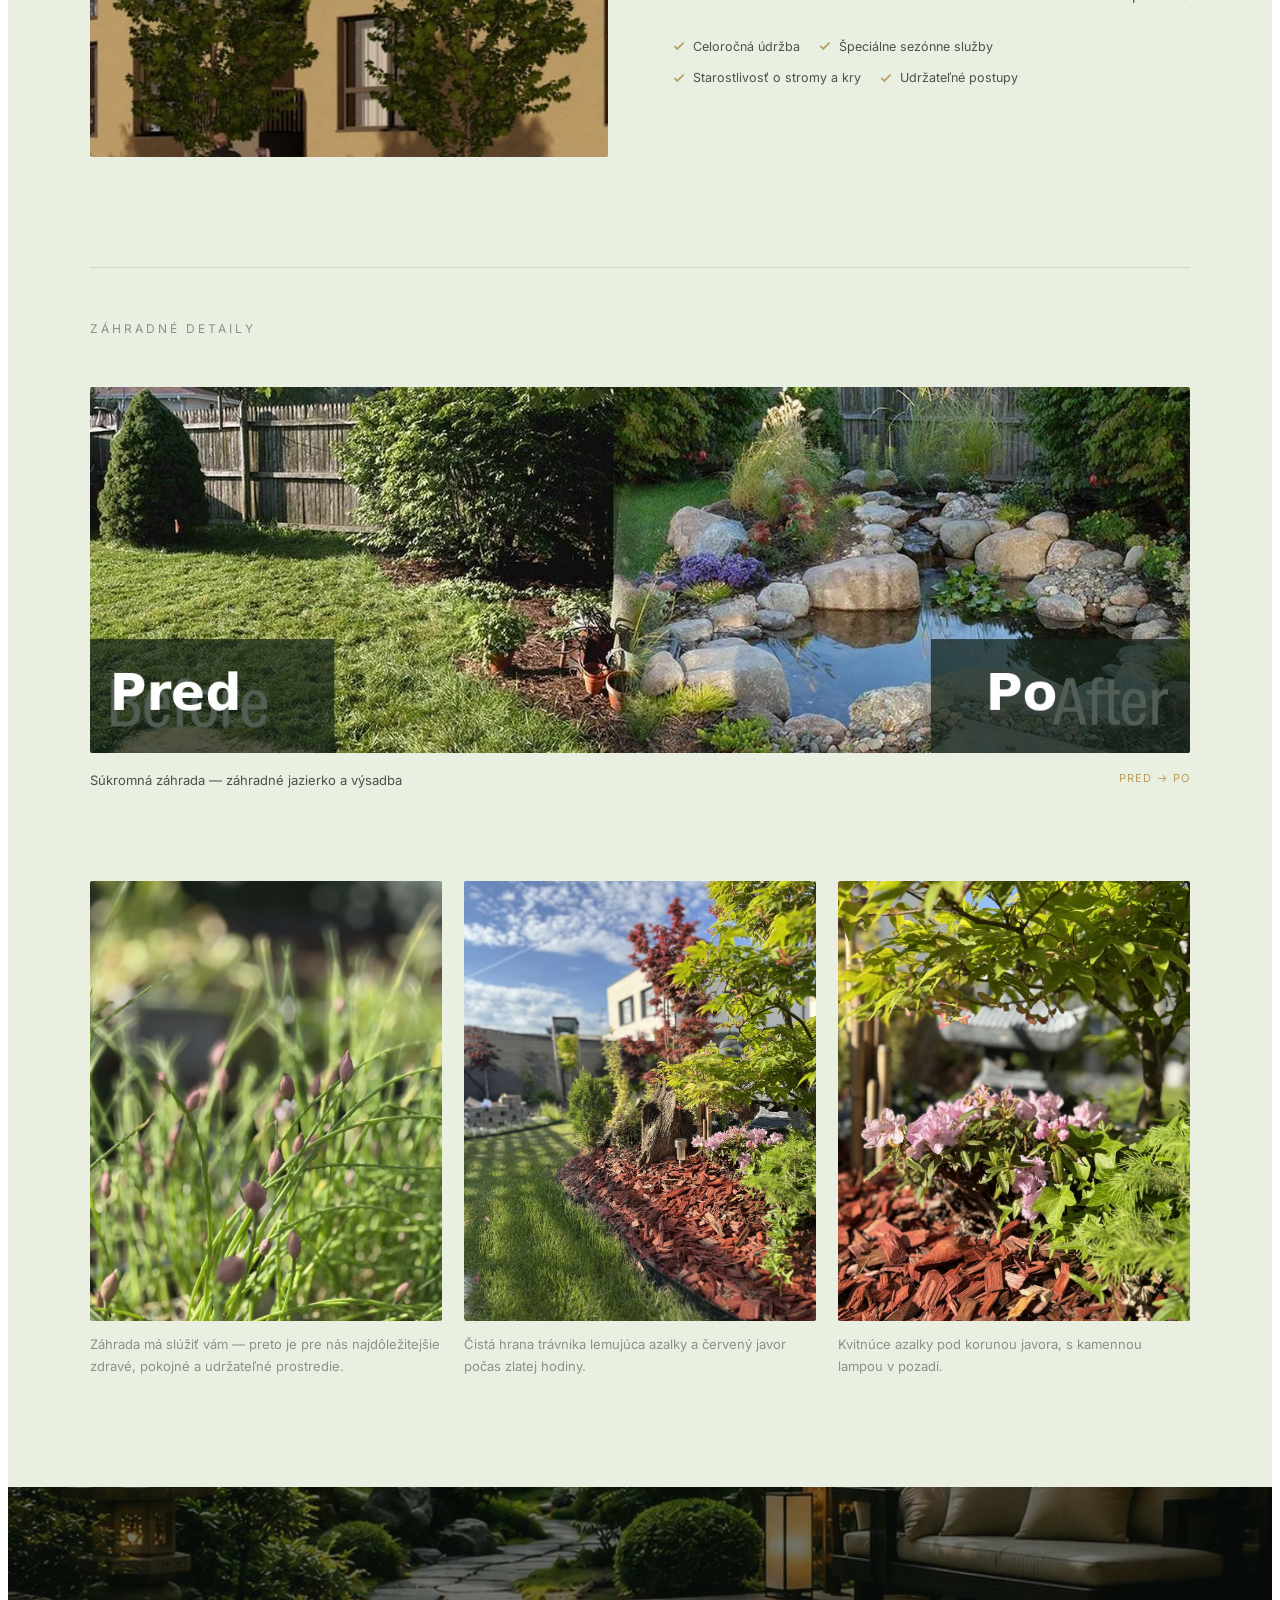
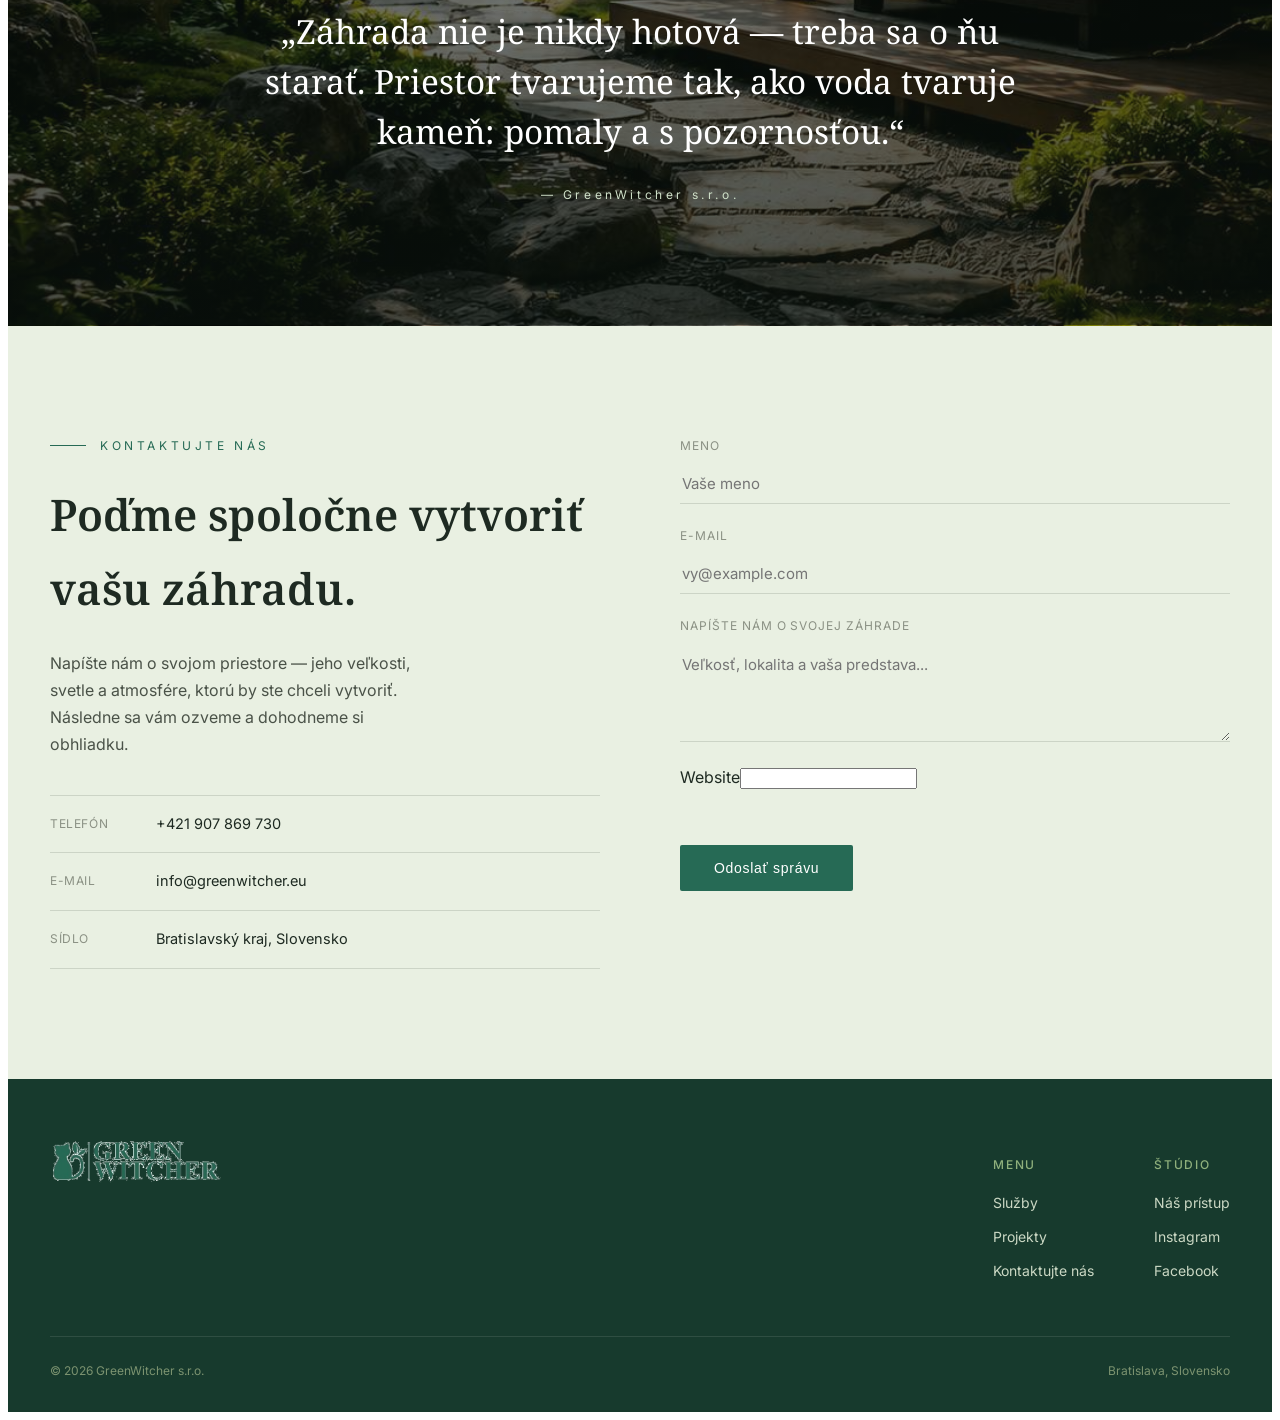
==== commit 24e5796b: "Add files via upload" ====
--- a/index.html
+++ b/index.html
@@ -8,6 +8,7 @@
 <link rel="preconnect" href="https://fonts.googleapis.com">
 <link href="https://fonts.googleapis.com/css2?family=Inter:wght@300;400;500;600;700;800&family=Noto+Serif:wght@400;500;600;700;800&display=swap" rel="stylesheet">
 <link rel="stylesheet" href="assets/css/style.css">
+<script src="https://challenges.cloudflare.com/turnstile/v0/api.js" async defer></script>
 </head>
 <body>
 <div class="gw-page" id="top">
@@ -195,11 +196,14 @@
       <div class="info-line"><span class="label">E-mail</span><span>info@greenwitcher.eu</span></div>
       <div class="info-line"><span class="label">S&#237;dlo</span><span>Bratislavsk&#253; kraj, Slovensko</span></div>
     </div>
-    <form onsubmit="return false;">
-      <div class="field"><label>Meno</label><input type="text" placeholder="Va&#353;e meno"></div>
-      <div class="field"><label>E-mail</label><input type="email" placeholder="vy@example.com"></div>
-      <div class="field"><label>Nap&#237;&#353;te n&#225;m o svojej z&#225;hrade</label><textarea rows="4" placeholder="Ve&#318;kos&#357;, lokalita a va&#353;a predstava..."></textarea></div>
-      <button class="submit-btn">Odosla&#357; spr&#225;vu</button>
+    <form class="contact-form" data-lang="sk">
+      <div class="field"><label>Meno</label><input type="text" name="name" autocomplete="name" maxlength="100" required placeholder="Vaše meno"></div>
+      <div class="field"><label>E-mail</label><input type="email" name="email" autocomplete="email" maxlength="254" required placeholder="vy@example.com"></div>
+      <div class="field"><label>Napíšte nám o svojej záhrade</label><textarea name="message" rows="4" minlength="10" maxlength="3000" required placeholder="Veľkosť, lokalita a vaša predstava..."></textarea></div>
+      <div class="hp-field" aria-hidden="true"><label>Website<input type="text" name="website" tabindex="-1" autocomplete="off"></label></div>
+      <div class="cf-turnstile" data-sitekey="0x4AAAAAAD3UXM8Ik8LOrigP" data-theme="light" aria-label="Overenie proti spamu"></div>
+      <button class="submit-btn" type="submit" data-default="Odoslať správu" data-sending="Odosielam...">Odoslať správu</button>
+      <p class="form-status" role="status" aria-live="polite" data-success="Ďakujeme! Vaša správa bola odoslaná. Čoskoro sa vám ozveme." data-error="Správu sa nepodarilo odoslať. Skúste to znova alebo nám napíšte na info@greenwitcher.eu."></p>
     </form>
   </div>
 </section>
@@ -230,5 +234,6 @@
 <a href="#top" class="back-to-top" aria-label="Sp&#228;&#357; hore">&#8593;</a>
 </div>
 
+<script src="assets/js/contact-form.js" defer></script>
 </body>
 </html>
